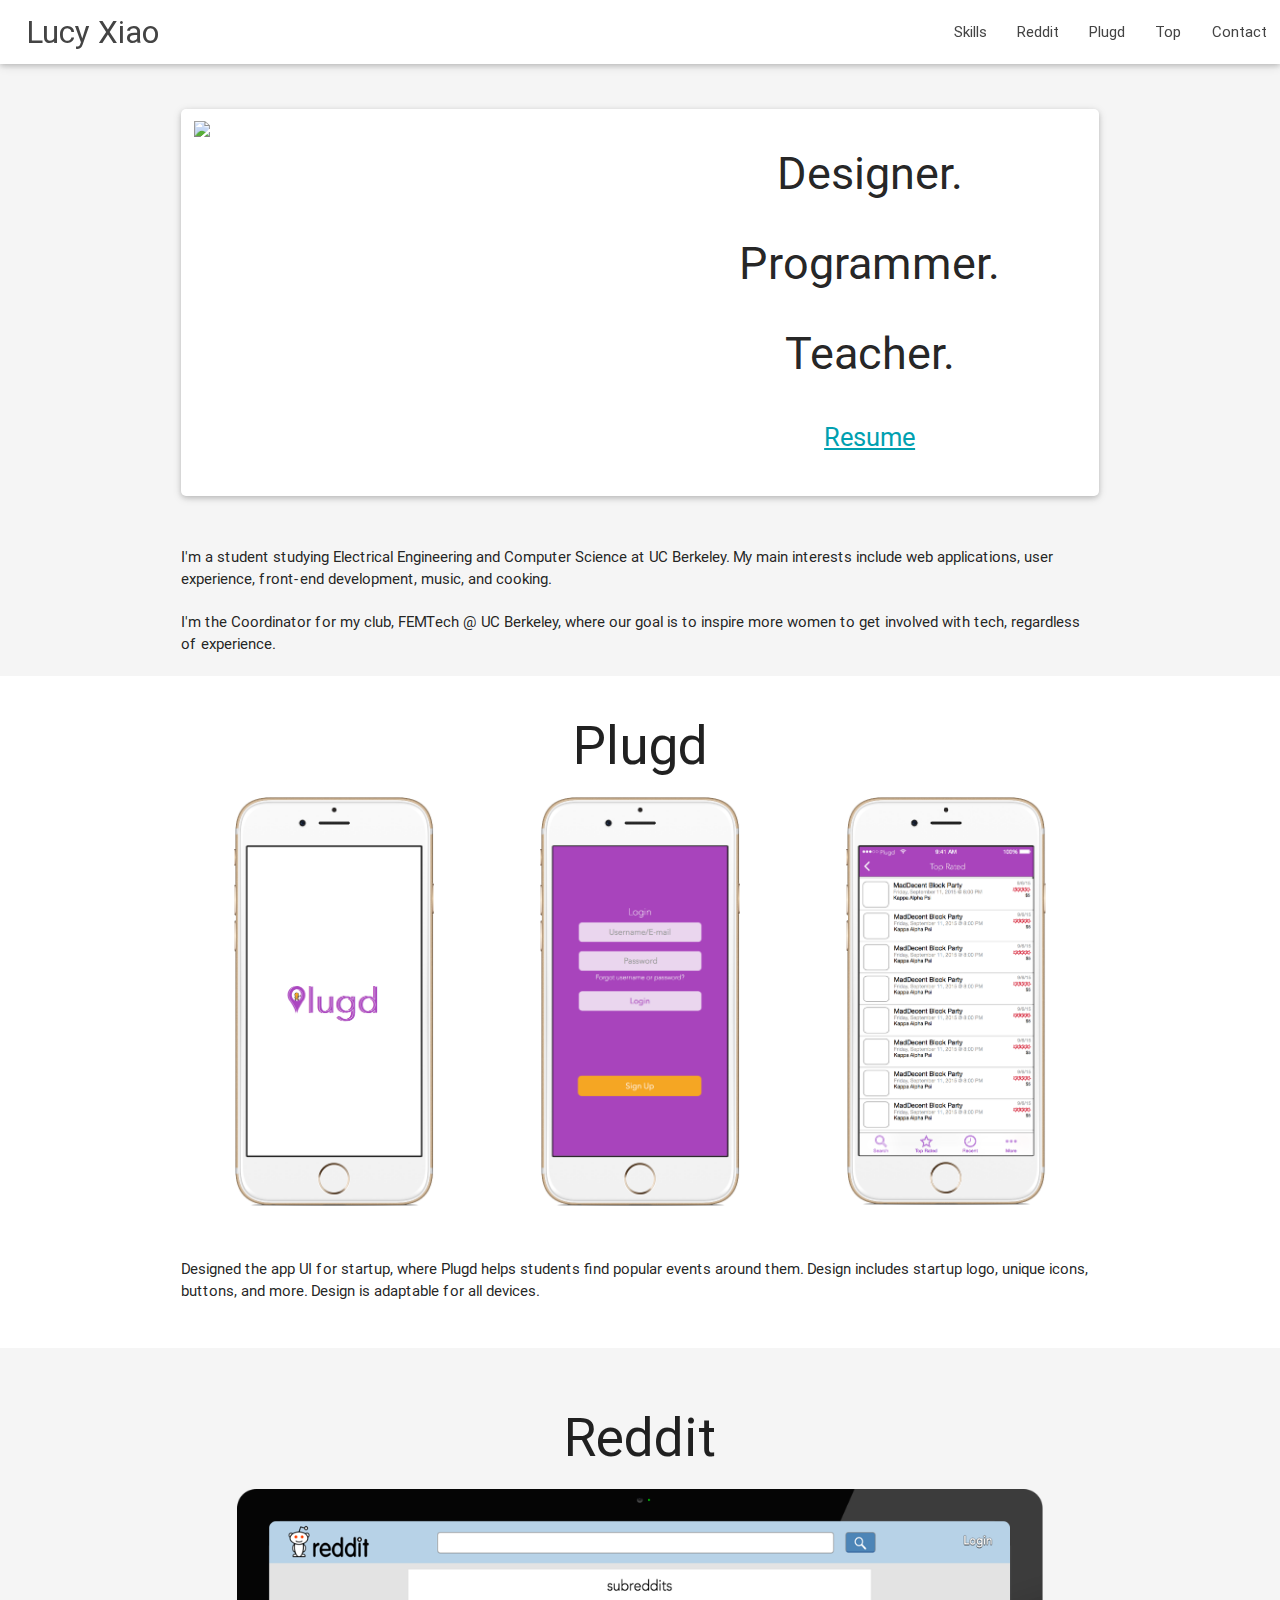
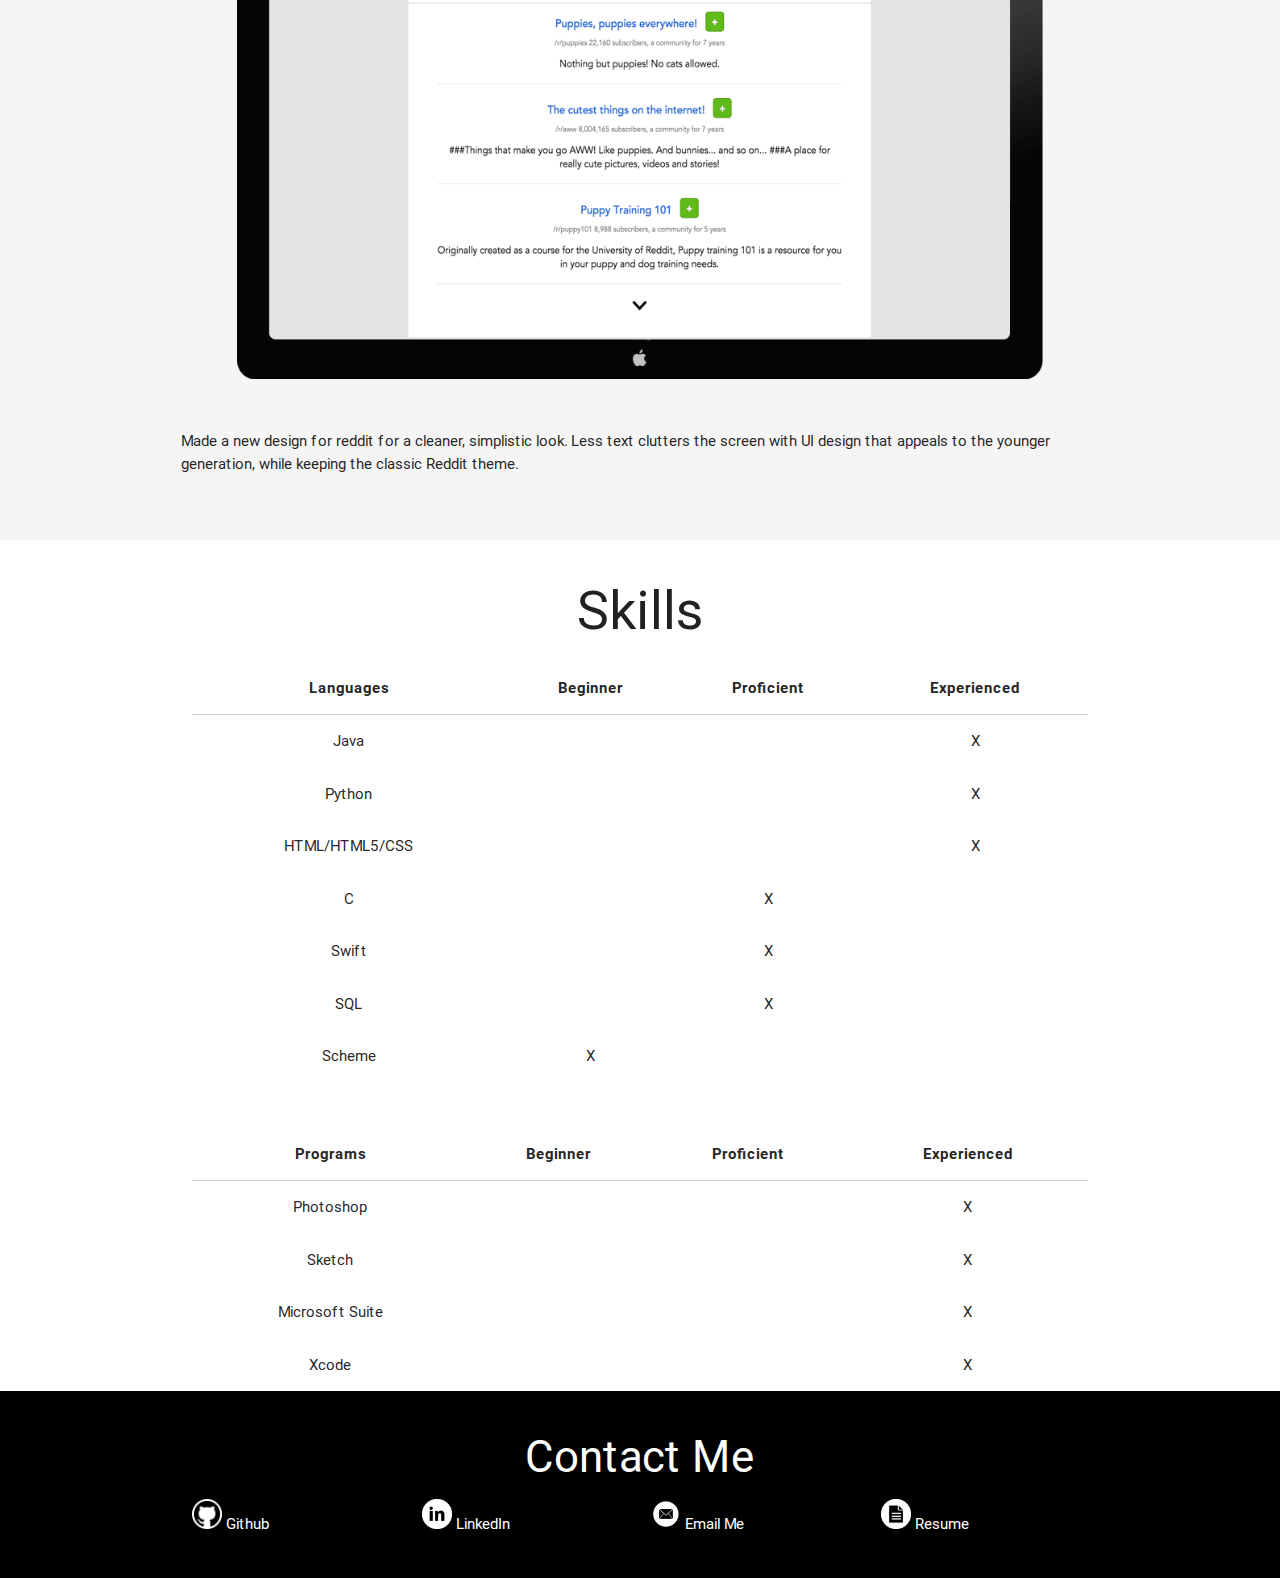
==== index.html @ 9de4e3a3 "update centering" ====
<!DOCTYPE html>
<html lang="en">
<head>
  <title>Lucy Xiao</title>
  <meta http-equiv="Content-Type" content="text/html; charset=UTF-8"/>
  <meta name="viewport" content="width=device-width, initial-scale=1, maximum-scale=1.0, user-scalable=no"/>
  
  
  <link href="http://fonts.googleapis.com/icon?family=Material+Icons" rel="stylesheet">
  <link type="text/css" rel="stylesheet" href="css/materialize.min.css"  media="screen,projection"/>
  <link rel="stylesheet" type="text/css" href="css/style.css" />
  <!--Let browser know website is optimized for mobile-->
  <meta name="viewport" content="width=device-width, initial-scale=1.0"/>
</head>
<body>
    <nav class="white" role="navigation">
        <div class="nav-wrapper" id="#nav-wrapper">
            <a id="logo-container" href="#" class="brand-logo"> Lucy Xiao</a>
            <ul id="nav-mobile" class="right hide-on-med-and-down">
                <li><a href="#skills-section">Skills</a></li>
                <li><a href="#reddit-section">Reddit</a></li>
                <li><a href="#plugd-section">Plugd</a></li>
                <li><a href="#nav-wrapper">Top</a></li>
                <li><a href="#contact-section">Contact</a></li>

            </ul>
        </div>
    </nav>

        <!-- Page Wrapper, Consisting of All the Sections -->
            <!-- Name Section -->
        <br><br>
        <div class="container" id="card-container">
            <div class="row">
                <!-- <div class="col "> -->
                    <div class="card horizontal">

                        <div class="col s12 m6 l6 card-image center">
                            <div class="profile-pic-container">
                                <img id="profile-pic" src="assets/profile_pic.JPG">
                            </div>
                        </div>
                        <div class="col s12 m6 l6 card-stacked">
                            <div class="card-content">
                                <p>Designer.</p>
                                <p>Programmer.</p>
                                <p>Teacher.</p>
                                <a href="assets/Resume-2016.pdf">Resume</a>
                            </div>
                        </div>
                </div>
            </div>
        </div>

            <div class="section no-pad-bot about-me" id="about-me"> 
                <div class="container">
                    <div class="col s12 m6 offset-s3 row">
                        I'm a student studying Electrical Engineering and Computer Science at UC Berkeley. My main interests include web applications, user experience, front-end development, music, and cooking.
                    </div>
                    <div class="col s12 m6 offset-s6 offset-s3 row">
                        I'm the Coordinator for my club, FEMTech @ UC Berkeley, where our goal is to inspire more women to get involved with tech, regardless of experience.
                    </div>

                </div>

            </div>


            <!-- Plugd Section -->
            <div class="section no-pad-bot" id="plugd-section"> 
                <div class="container">
                    <h2 class="header center"> Plugd </h2>
                    <div class="row">
                        <div class="col s12 m4 center">
                            <img class = "iphone-img" src = "assets/Welcome-screen.png"></img>
                        </div>
                        <div class="col s12 m4 center">
                            <img class = "iphone-img" src = "assets/login-screen.png"></img>
                        </div>
                        <div class="col s12 m4 center">
                            <img class = "iphone-img" src = "assets/Top-rated-screen.png"></img>
                        </div>
                    </div>
                    <div class="row description">
                        Designed the app UI for startup, where Plugd helps students find popular events around them. Design includes startup logo, unique icons, buttons, and more. Design is adaptable for all devices.
                    </div>
                </div>
            </div>

            <!-- Reddit Section -->
            <div class="section no-pad-bot" id="reddit-section"> 
                <div class="container">
                    <h2 class="header center"> Reddit </h2>
                    <div class="row">
                        <div class="col s12 center">
                            <img class = "reddit-img" src = "assets/reddit-screen.png"></img>
                        </div>
                    </div>
                    <div class="row description">
                         Made a new design for reddit for a cleaner, simplistic look. Less text clutters the screen with 
                        UI design that appeals to the younger generation, while keeping the classic Reddit theme.
                    </div>
                </div>
            </div>

            <!-- Skills Section -->
            <div class="section no-pad-bot" id="skills-section"> 
                <div class="container">
                    <h2 class="header center"> Skills </h2>
                    <table class="highlight responsive-table centered">
                        <thead>
                            <tr>
                                <th data-field="id">Languages</th>
                                <th data-field="id">Beginner</th>
                                <th data-field="id">Proficient</th>
                                <th data-field="id">Experienced</th>
                            </tr>
                        </thead>
                        <tbody>
                            <tr>
                                <td>Java</td>
                                <td></td>
                                <td></td>
                                <td>X</td>
                            </tr>
                            <tr>
                                <td>Python</td>
                                <td></td>
                                <td></td>
                                <td>X</td>
                            </tr>
                            <tr>
                                <td>HTML/HTML5/CSS</td>
                                <td></td>
                                <td></td>
                                <td>X</td>
                            </tr>
                            <tr>
                                <td>C</td>
                                <td></td>
                                <td>X</td>
                                <td></td>

                            </tr>
                            <tr>
                                <td>Swift</td>
                                <td></td>
                                <td>X</td>
                                <td></td>
                            </tr>
                            <tr>
                                <td>SQL</td>
                                <td></td>
                                <td>X</td>
                                <td></td>
                            </tr>
                            <tr>
                                <td>Scheme</td>
                                <td>X</td>
                                <td></td>
                                <td></td>
                            </tr>            
                        </tbody>
                    </table>
                    <br>    
                    <br>        
                    <table class="highlight responsive-table centered">
                        <thead>
                            <tr>
                                <th data-field="id">Programs</th>
                                <th data-field="id">Beginner</th>
                                <th data-field="id">Proficient</th>
                                <th data-field="id">Experienced</th>
                            </tr>
                        </thead>
                        <tbody>
                            <tr>
                                <td>Photoshop</td>
                                <td></td>
                                <td></td>
                                <td>X</td>
                            </tr>
                            <tr>
                                <td>Sketch</td>
                                <td></td>
                                <td></td>
                                <td>X</td>
                            </tr>
                            <tr>
                                <td>Microsoft Suite</td>
                                <td></td>
                                <td></td>
                                <td>X</td>
                            </tr>
                            <tr>
                                <td>Xcode</td>
                                <td></td>
                                <td></td>
                                <td>X</td>

                            </tr>          
                        </tbody>
                    </table>
                </div>
            </div>

            <!-- Footer -->
            <footer class="page-footer black" id="contact-section">
                <div class="container">
                    <h3 class="white-text center">Contact Me</h3>
                    <div class="row">
                        <div class="col s12 m3">
                            <a class = "icon1" id = "github" href="https://github.com/lucy-xiao/" target="_blank"><img id="github-img" src= "assets/github.png" width="30px"></img><span class="github-icon white-text"> Github </span></a>
                        </div>
                        <div class="col s12 m3">
                            <a class = "icon2" id = "linkedin" href="http://www.linkedin.com/in/lucygxiao" target="_blank"><img id="linkedin-img" src= "assets/linkedin3.jpg" width="30px"></img><span class="linkedin-icon white-text"> LinkedIn </span></a>
                        </div>
                        <div class="col s12 m3">
                            <a class = "icon3" id = "email" href="mailto:lucyxiao@berkeley.edu" target="_top"><img id = "email-img" src= "assets/email.png" width="30px"></img><span class="email-icon white-text"> Email Me </span></a>
                        </div>
                        <div class="col s12 m3">
                            <a class="resume-text" id = "resume" href="assets/Resume-2016-Fall.pdf"><img id = "resume-img" src= "assets/Resume.png" width="30px"></img><span class="resume-icon white-text"> Resume </span></a>
                        </div>
                    </div>
                    <div><br></div>
                </div>  
            </footer>
    <script type="text/javascript" src="https://code.jquery.com/jquery-2.1.1.min.js"></script>
    <script type="text/javascript" src="js/materialize.min.js"></script>
</body>
</html>
---- css/style.css ----
/* Custom Stylesheet */
/**
 * Use this file to override Materialize files so you can update
 * the core Materialize files in the future
 *
 * Made By MaterializeCSS.com
 */
body {
  background-color: #f5f5f5;
}
nav ul a,
nav .brand-logo {
  color: #444;
  margin-left: 2%;
}
nav{
  position: fixed;
  top: 0px;
  z-index: 100; 
}
a{
  text-decoration: none;
  color: inherit;
}

p {
  line-height: 2rem;
}

.button-collapse {
  color: #26a69a;
}

.parallax-container {
  min-height: 380px;
  line-height: 0;
  height: auto;
  color: rgba(255,255,255,.9);
}
  .parallax-container .section {
    width: 100%;
  }

@media only screen and (max-width : 992px) {
  .parallax-container .section {
    position: absolute;
    top: 40%;
  }
  #index-banner .section {
    top: 10%;
  }
}

@media only screen and (max-width : 600px) {
  #index-banner .section {
    top: 0;
  }
}

.icon-block {
  padding: 0 15px;
}
.icon-block .material-icons {
  font-size: inherit;
}

footer.page-footer {
  margin: 0;
}

#profile-pic {
    border: 2px solid white;
    border-radius: 5%;
}
.card.horizontal {
  border-radius: 5px;
}
.card.horizontal .card-image {
  max-width: 50%;
  width: 100%;
  margin-top: 10px;
  margin-bottom: 10px;
}

@media only screen and (max-width : 2000px) {
  .card.horizontal p, .card.horizontal a{
      font-size: 3em;
      line-height: 2em;
  }

}
@media only screen and (max-width : 600px) {
  .card.horizontal p, .card.horizontal a{
      font-size: 2em;
      line-height: 2em;
  }
}

.card.horizontal a {
  font-size: 1.7em;
  line-height: 3em;
  color: #00A0B0;
  text-decoration: underline;

} 
.card-content {
  text-align: center
}

#card-container {
  margin-top: 5%
}

.iphone-img {
    width: 200px;

}

.iphone-img:hover {
    -ms-transform: scale(1.012); /* IE 9 */
    -webkit-transform: scale(1.012); /* Chrome, Safari, Opera */
    transform: scale(1.012);
}

.reddit-img{
    border-radius: 5px;
    width: 90%;
}

.reddit-img:hover{
    -ms-transform: scale(1.012); /* IE 9 */
    -webkit-transform: scale(1.012); /* Chrome, Safari, Opera */
    transform: scale(1.012);
}
#plugd-section {
  background-color: white;  
}
#skills-section {
  background-color: white;  
}

.description{
  margin-top:5%;
  padding-bottom: 5%
}
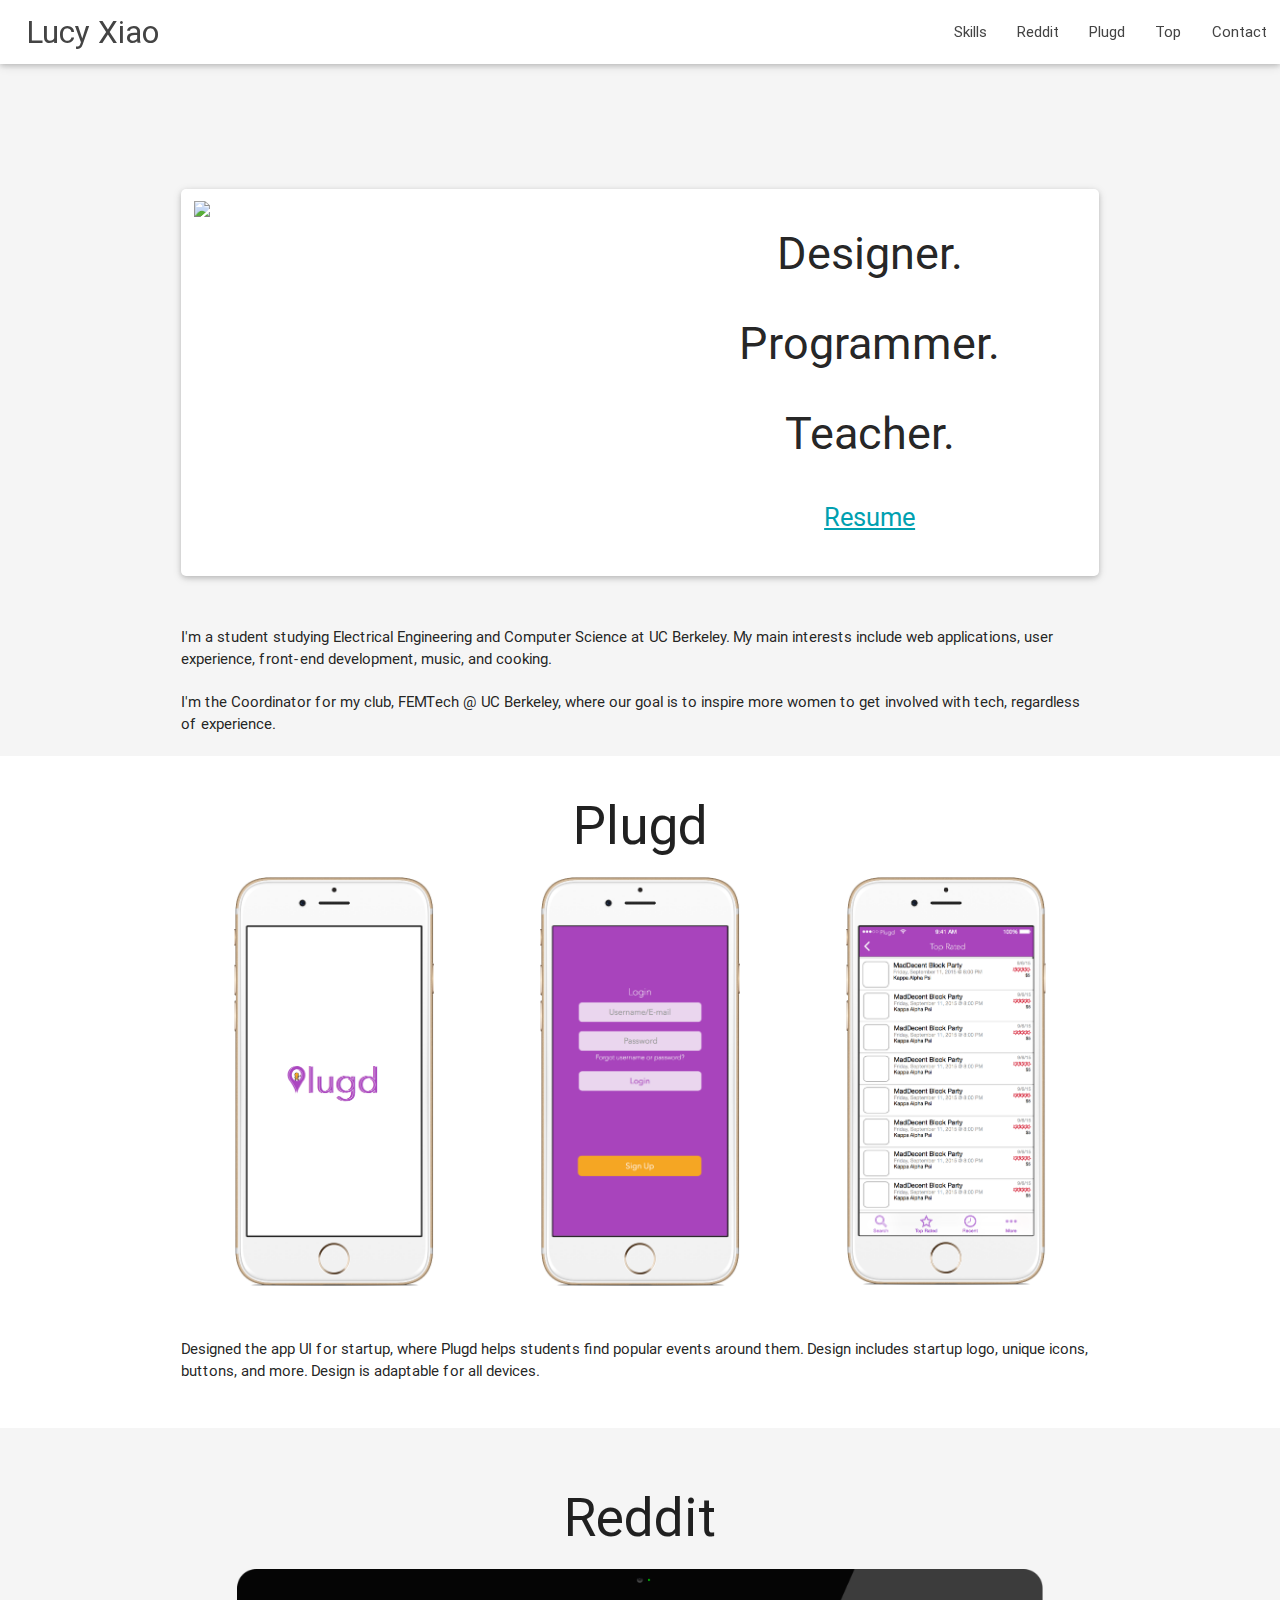
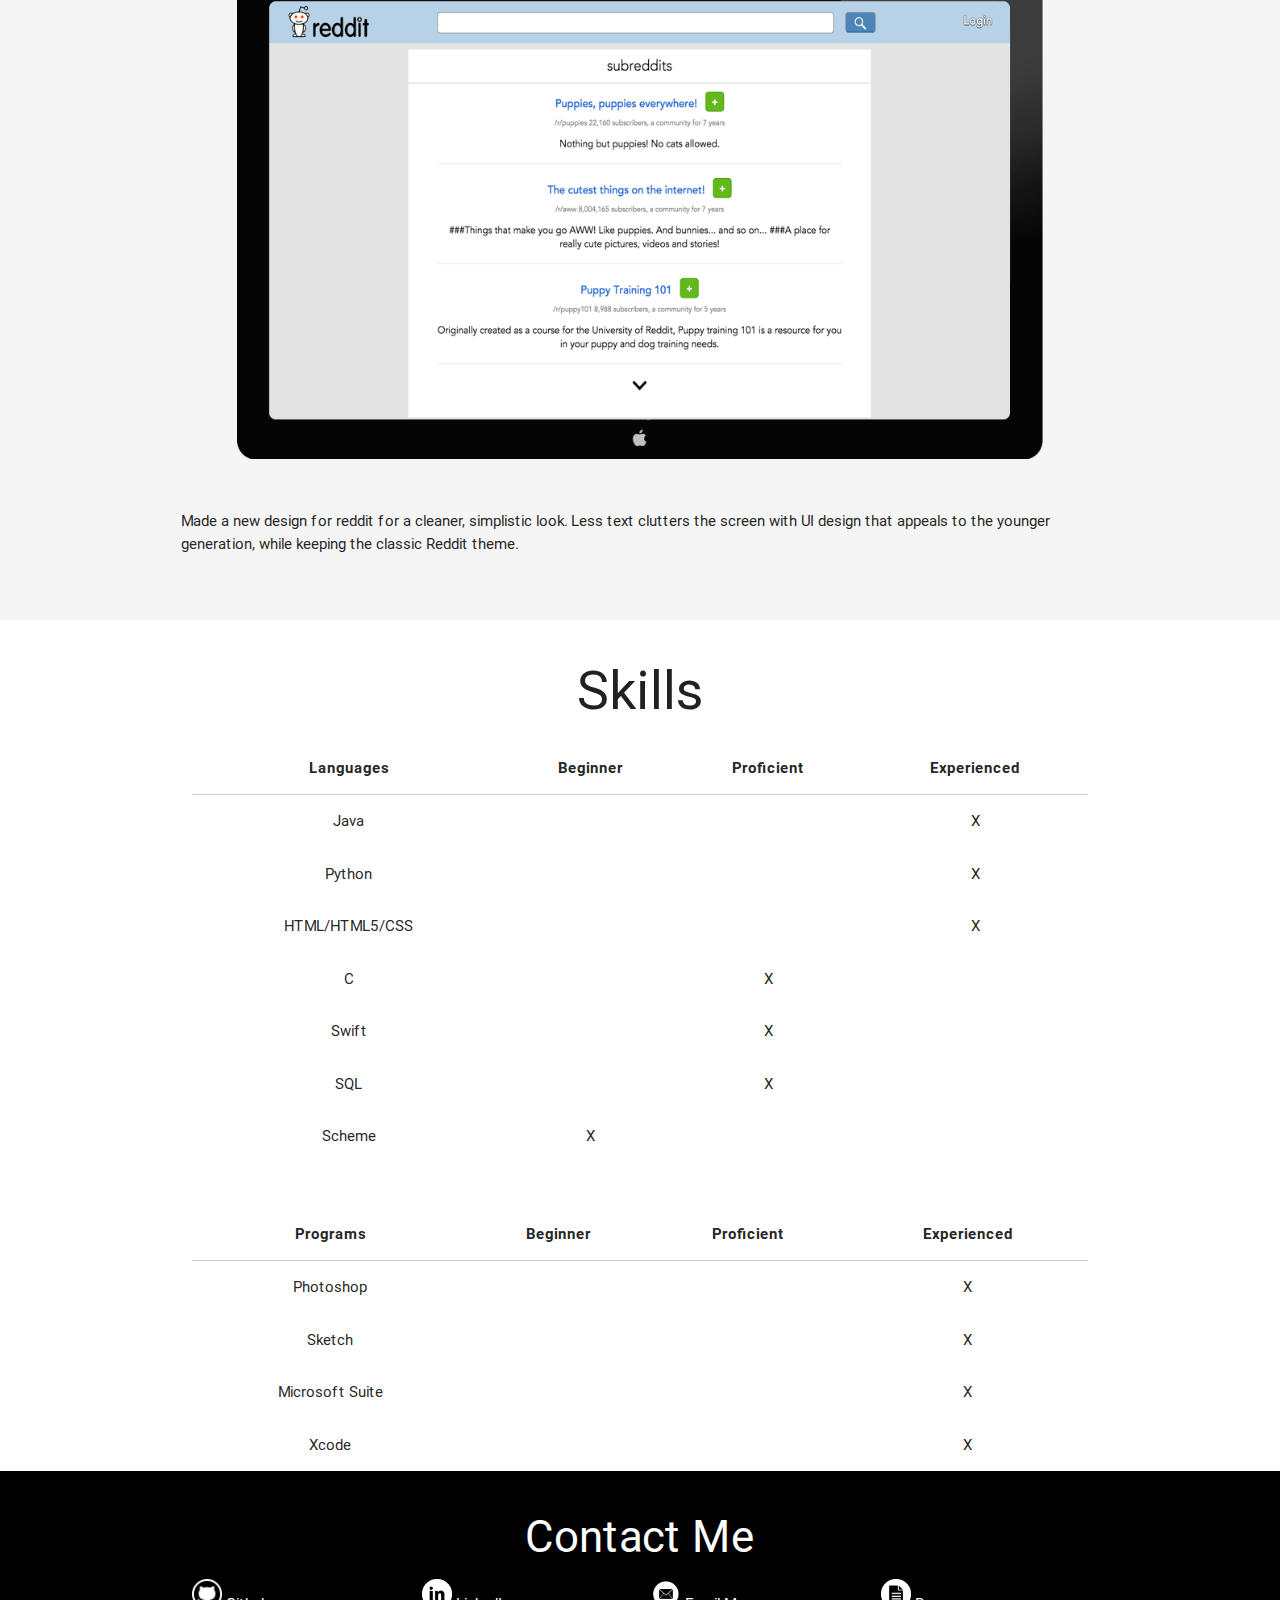
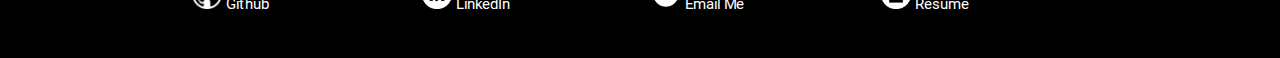
==== commit 8330bde7: "fixed linkedin" ====
--- a/index.html
+++ b/index.html
@@ -19,14 +19,14 @@
             <ul id="nav-mobile" class="right hide-on-med-and-down">
                 <li><a href="#skills-section">Skills</a></li>
                 <li><a href="#reddit-section">Reddit</a></li>
-                <li><a href="#plugd-section">Plugd</a></li>
+                <li><a href="#plugd">Plugd</a></li>
                 <li><a href="#nav-wrapper">Top</a></li>
                 <li><a href="#contact-section">Contact</a></li>
 
             </ul>
         </div>
     </nav>
-
+    <div class="push"></div>
         <!-- Page Wrapper, Consisting of All the Sections -->
             <!-- Name Section -->
         <br><br>
--- a/css/style.css
+++ b/css/style.css
@@ -95,7 +95,12 @@
       line-height: 2em;
   }
 }
-
+.push {
+  margin-bottom: 80px;
+}
+.section {
+  /*margin-top: 60px;*/
+}
 .card.horizontal a {
   font-size: 1.7em;
   line-height: 3em;
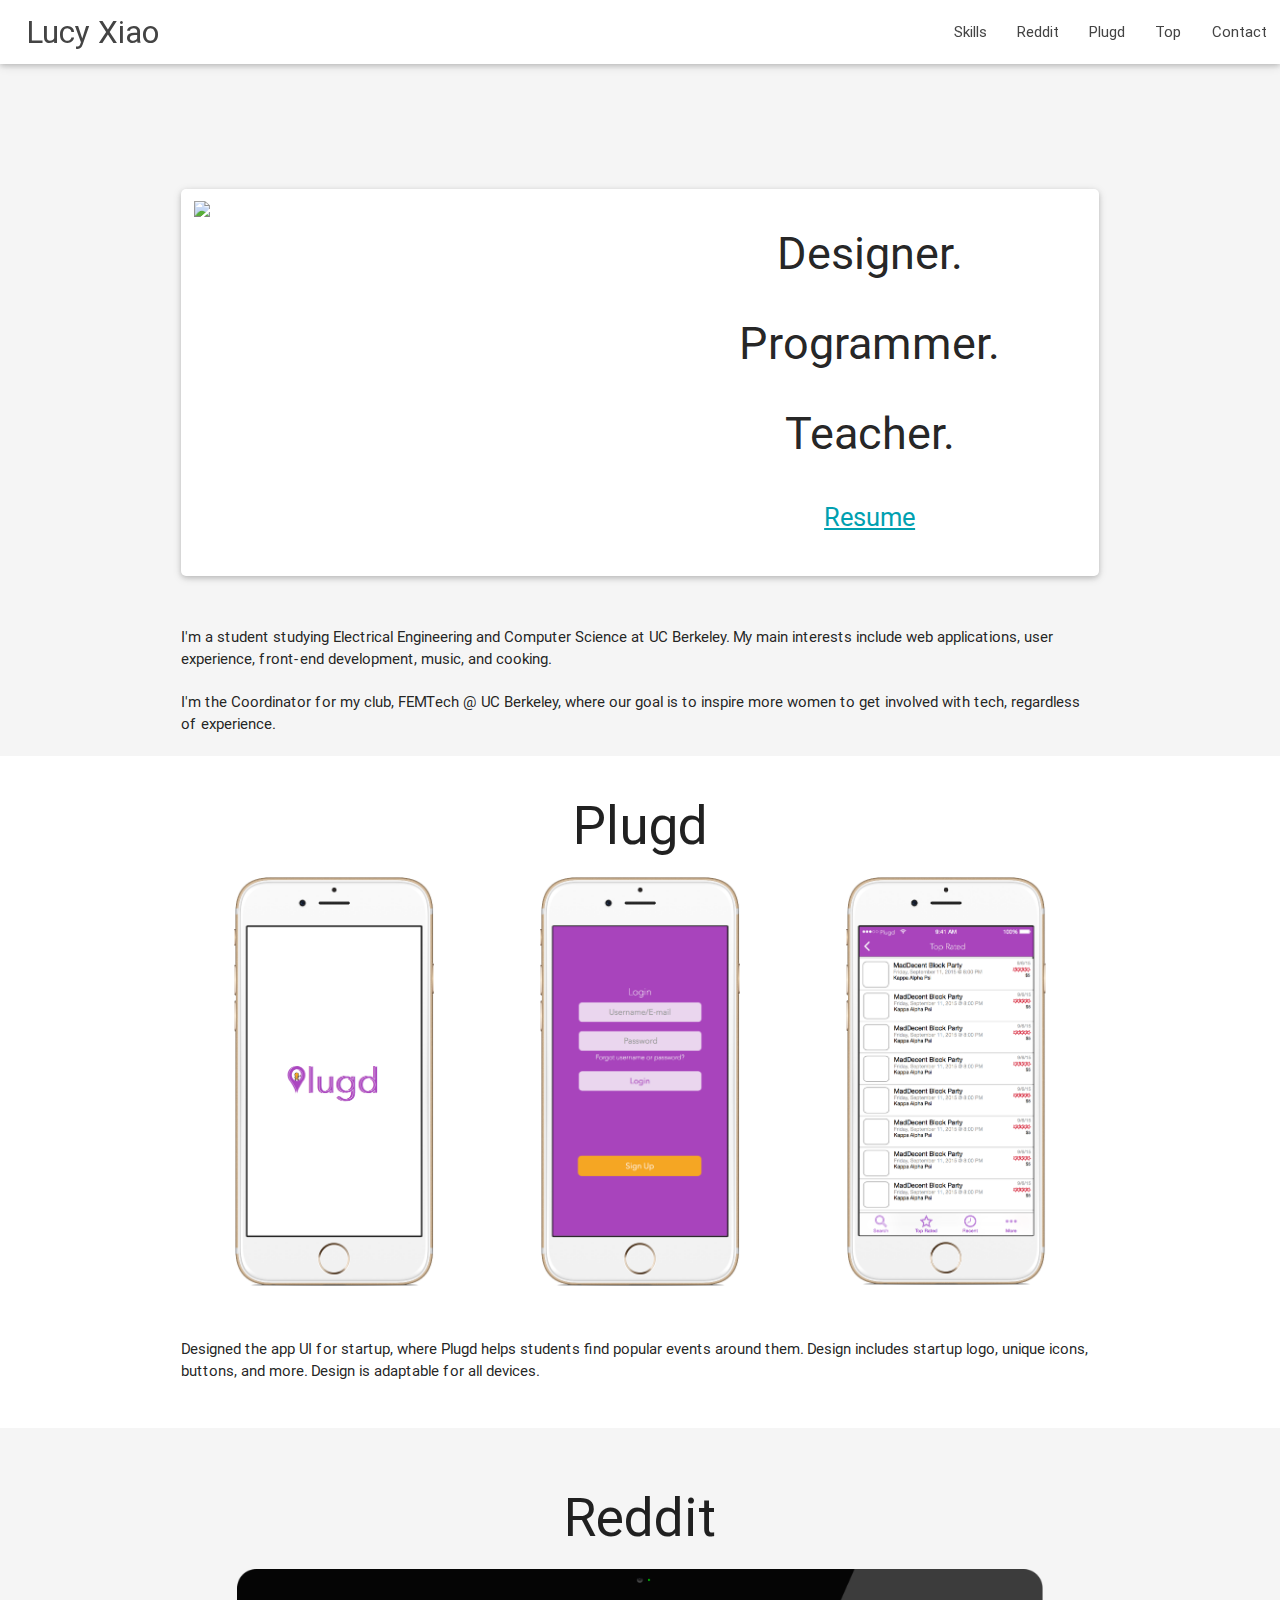
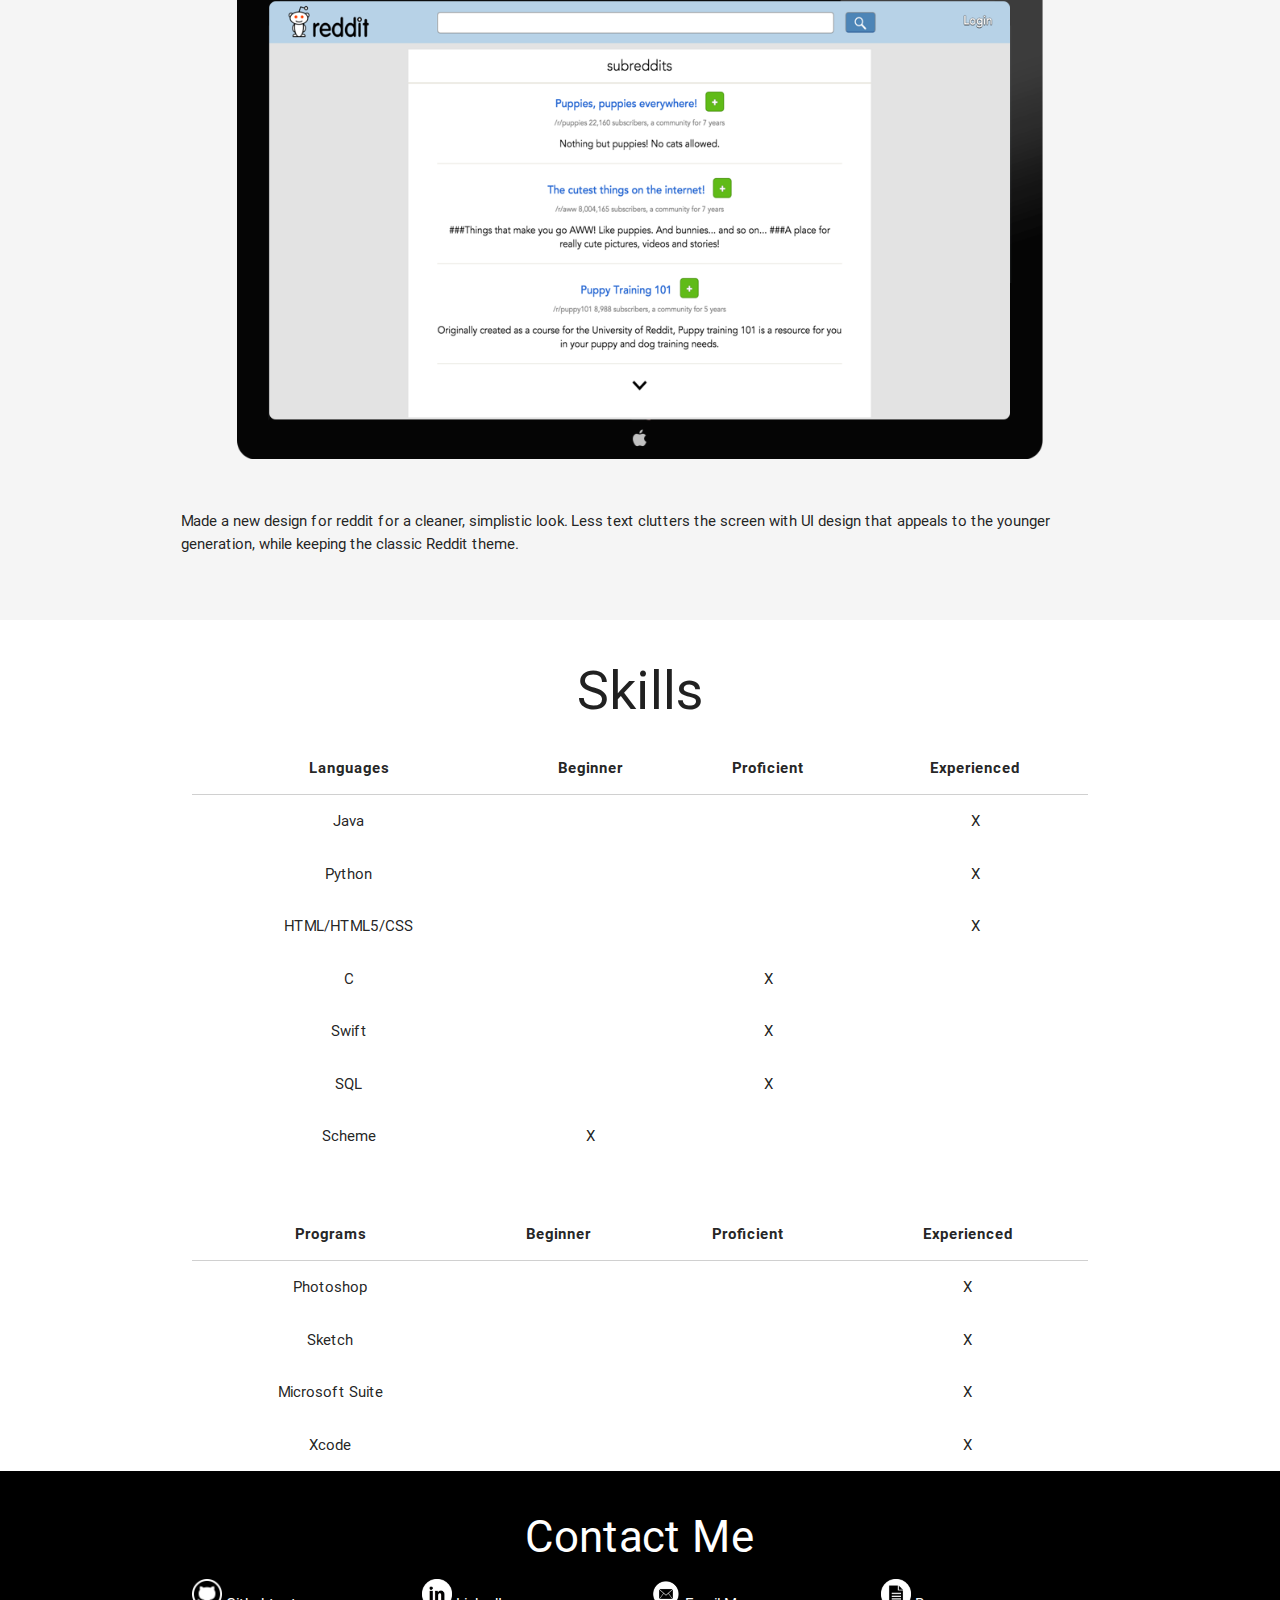
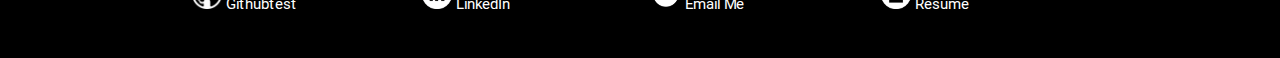
==== commit 27442255: "test" ====
--- a/index.html
+++ b/index.html
@@ -210,7 +210,7 @@
                     <h3 class="white-text center">Contact Me</h3>
                     <div class="row">
                         <div class="col s12 m3">
-                            <a class = "icon1" id = "github" href="https://github.com/lucy-xiao/" target="_blank"><img id="github-img" src= "assets/github.png" width="30px"></img><span class="github-icon white-text"> Github </span></a>
+                            <a class = "icon1" id = "github" href="https://github.com/lucy-xiao/" target="_blank"><img id="github-img" src= "assets/github.png" width="30px"></img><span class="github-icon white-text"> Githubtest </span></a>
                         </div>
                         <div class="col s12 m3">
                             <a class = "icon2" id = "linkedin" href="http://www.linkedin.com/in/lucygxiao" target="_blank"><img id="linkedin-img" src= "assets/linkedin3.jpg" width="30px"></img><span class="linkedin-icon white-text"> LinkedIn </span></a>
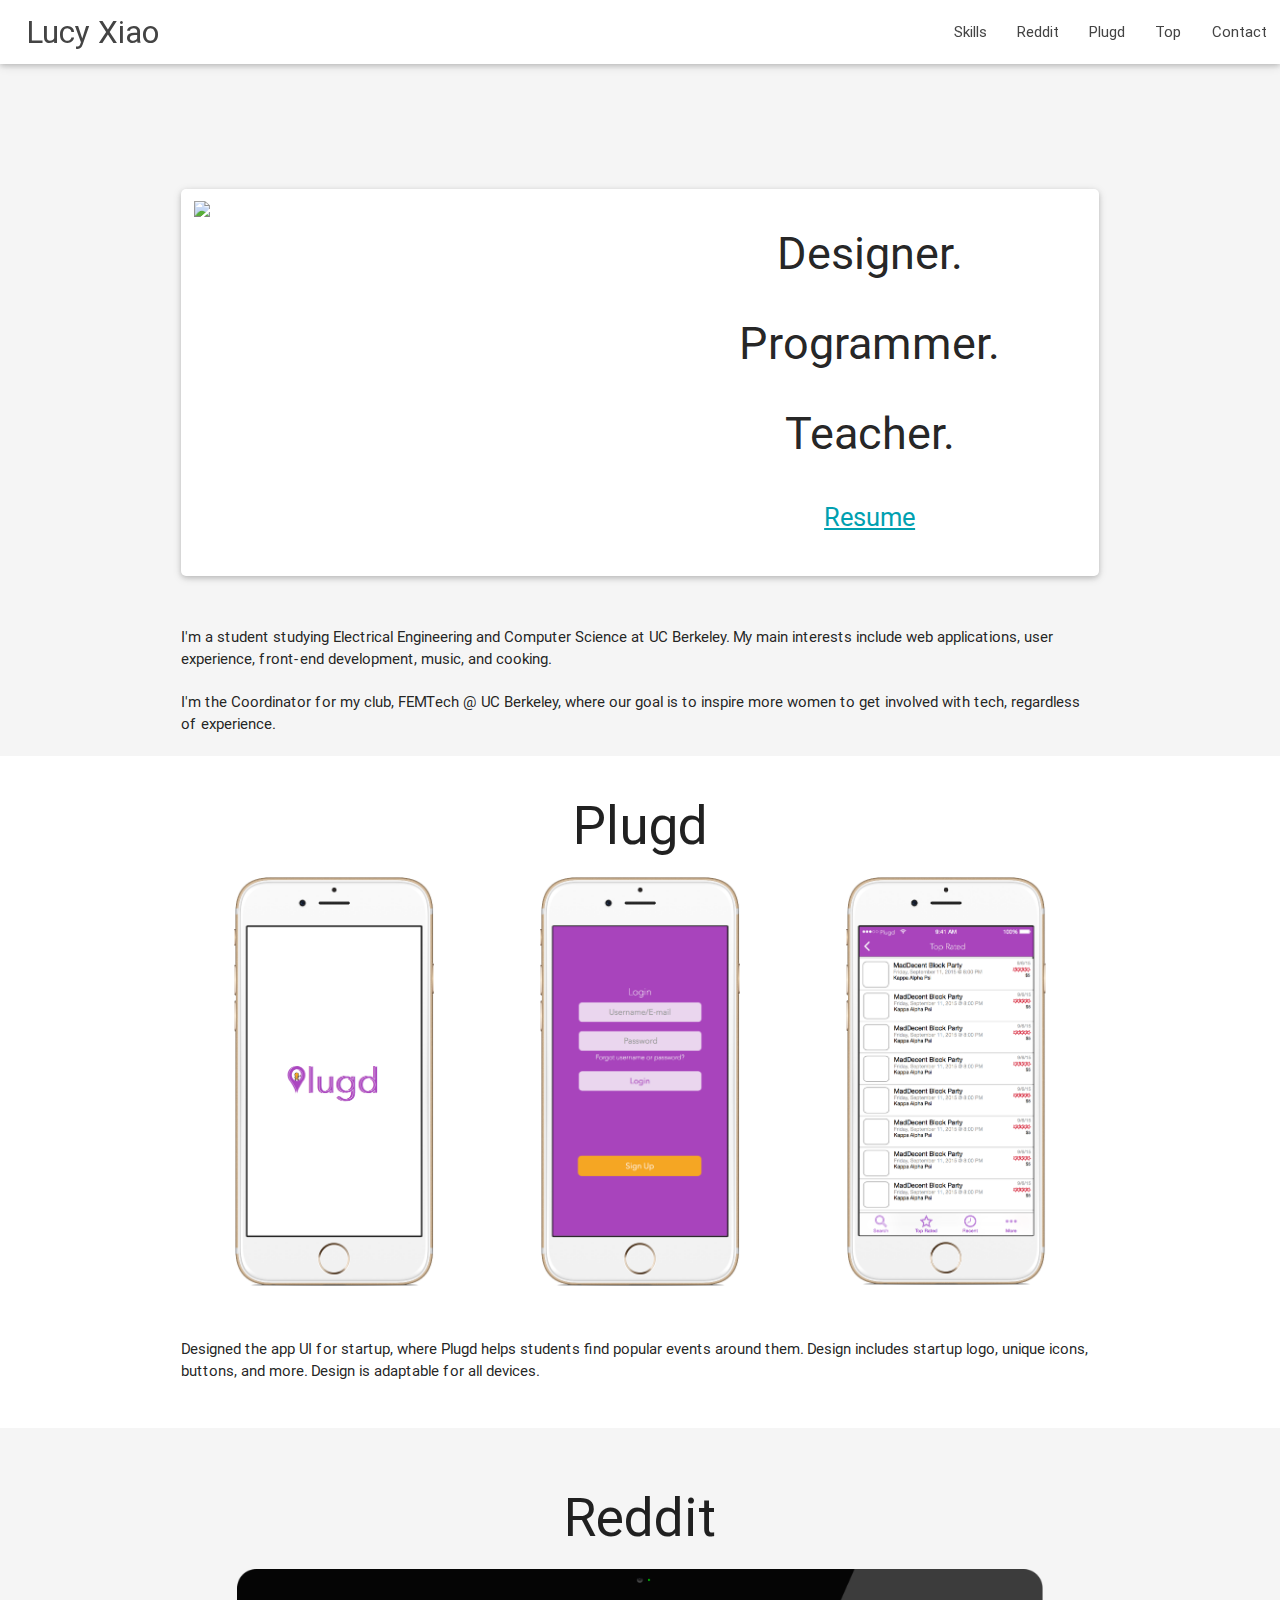
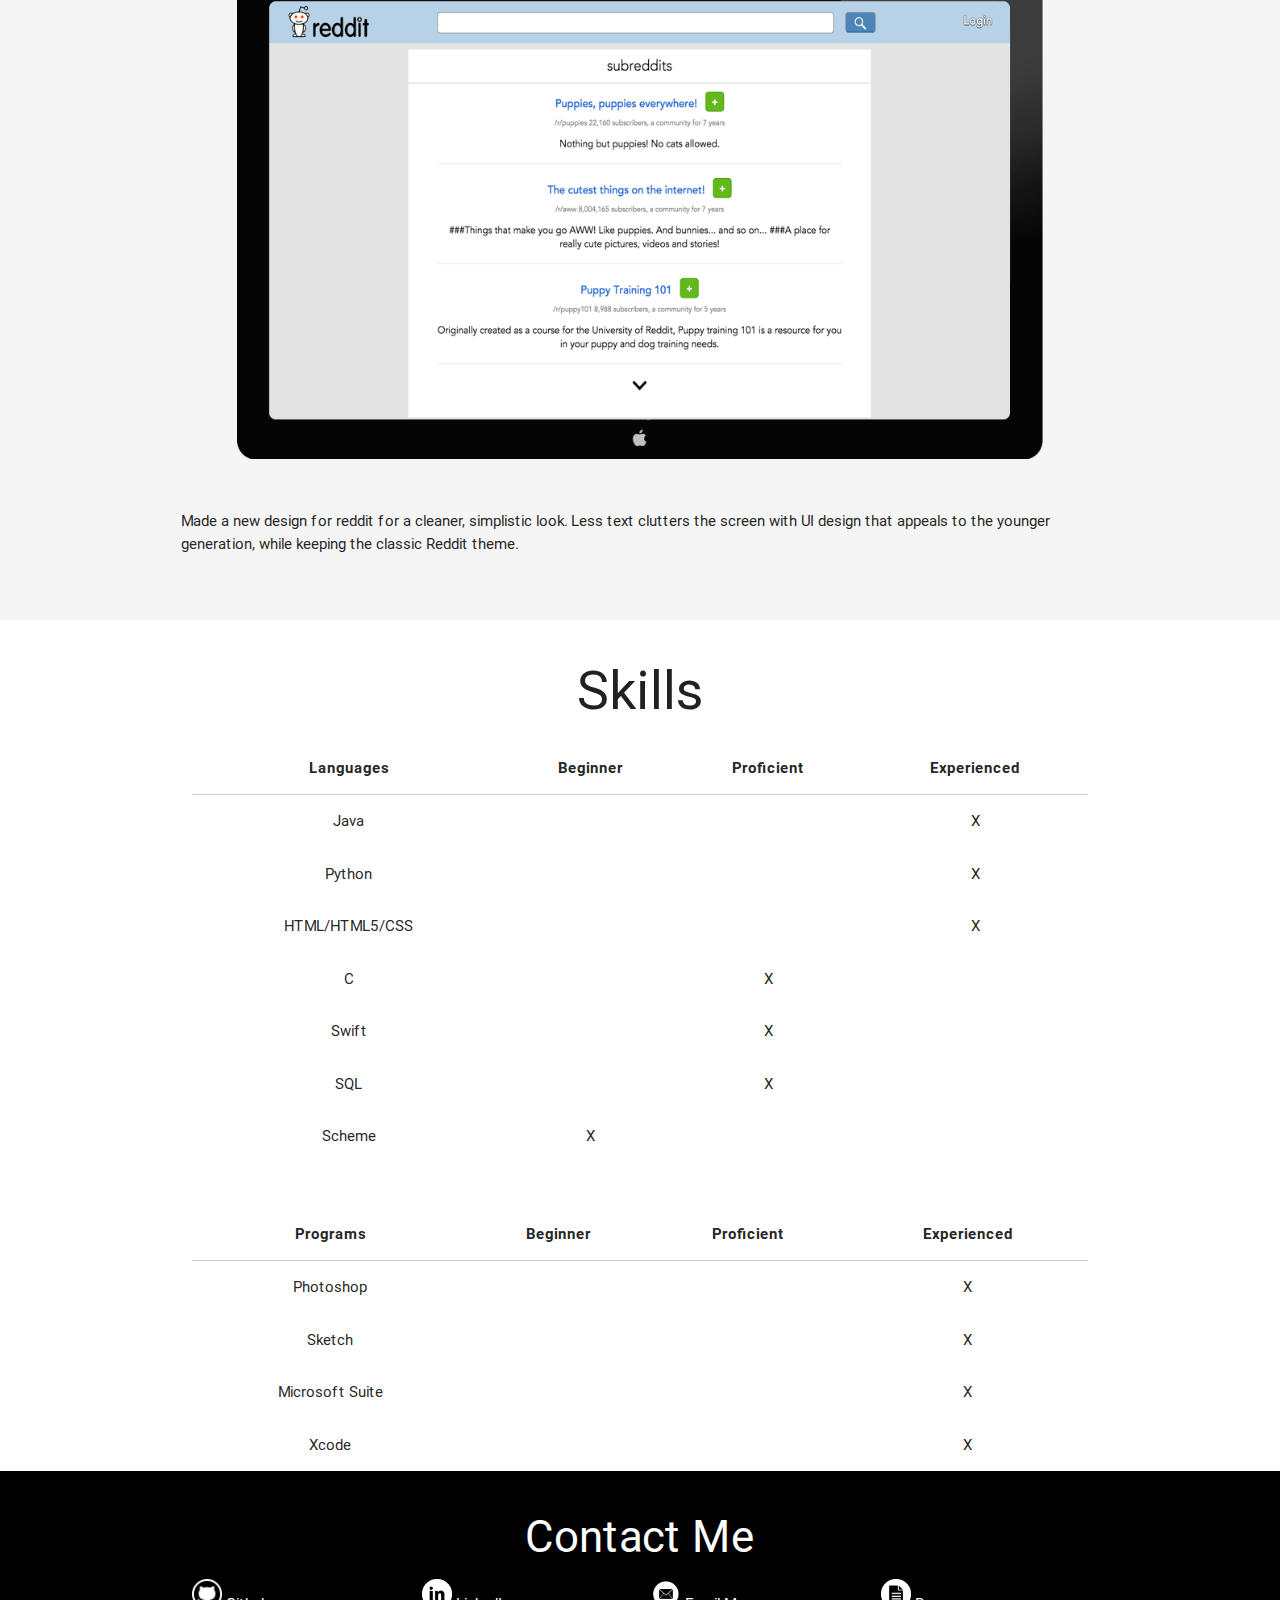
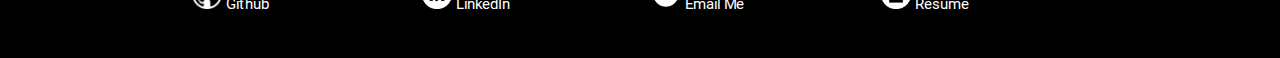
==== commit f6c31638: "stash" ====
--- a/index.html
+++ b/index.html
@@ -210,7 +210,7 @@
                     <h3 class="white-text center">Contact Me</h3>
                     <div class="row">
                         <div class="col s12 m3">
-                            <a class = "icon1" id = "github" href="https://github.com/lucy-xiao/" target="_blank"><img id="github-img" src= "assets/github.png" width="30px"></img><span class="github-icon white-text"> Githubtest </span></a>
+                            <a class = "icon1" id = "github" href="https://github.com/lucy-xiao/" target="_blank"><img id="github-img" src= "assets/github.png" width="30px"></img><span class="github-icon white-text"> Github </span></a>
                         </div>
                         <div class="col s12 m3">
                             <a class = "icon2" id = "linkedin" href="http://www.linkedin.com/in/lucygxiao" target="_blank"><img id="linkedin-img" src= "assets/linkedin3.jpg" width="30px"></img><span class="linkedin-icon white-text"> LinkedIn </span></a>
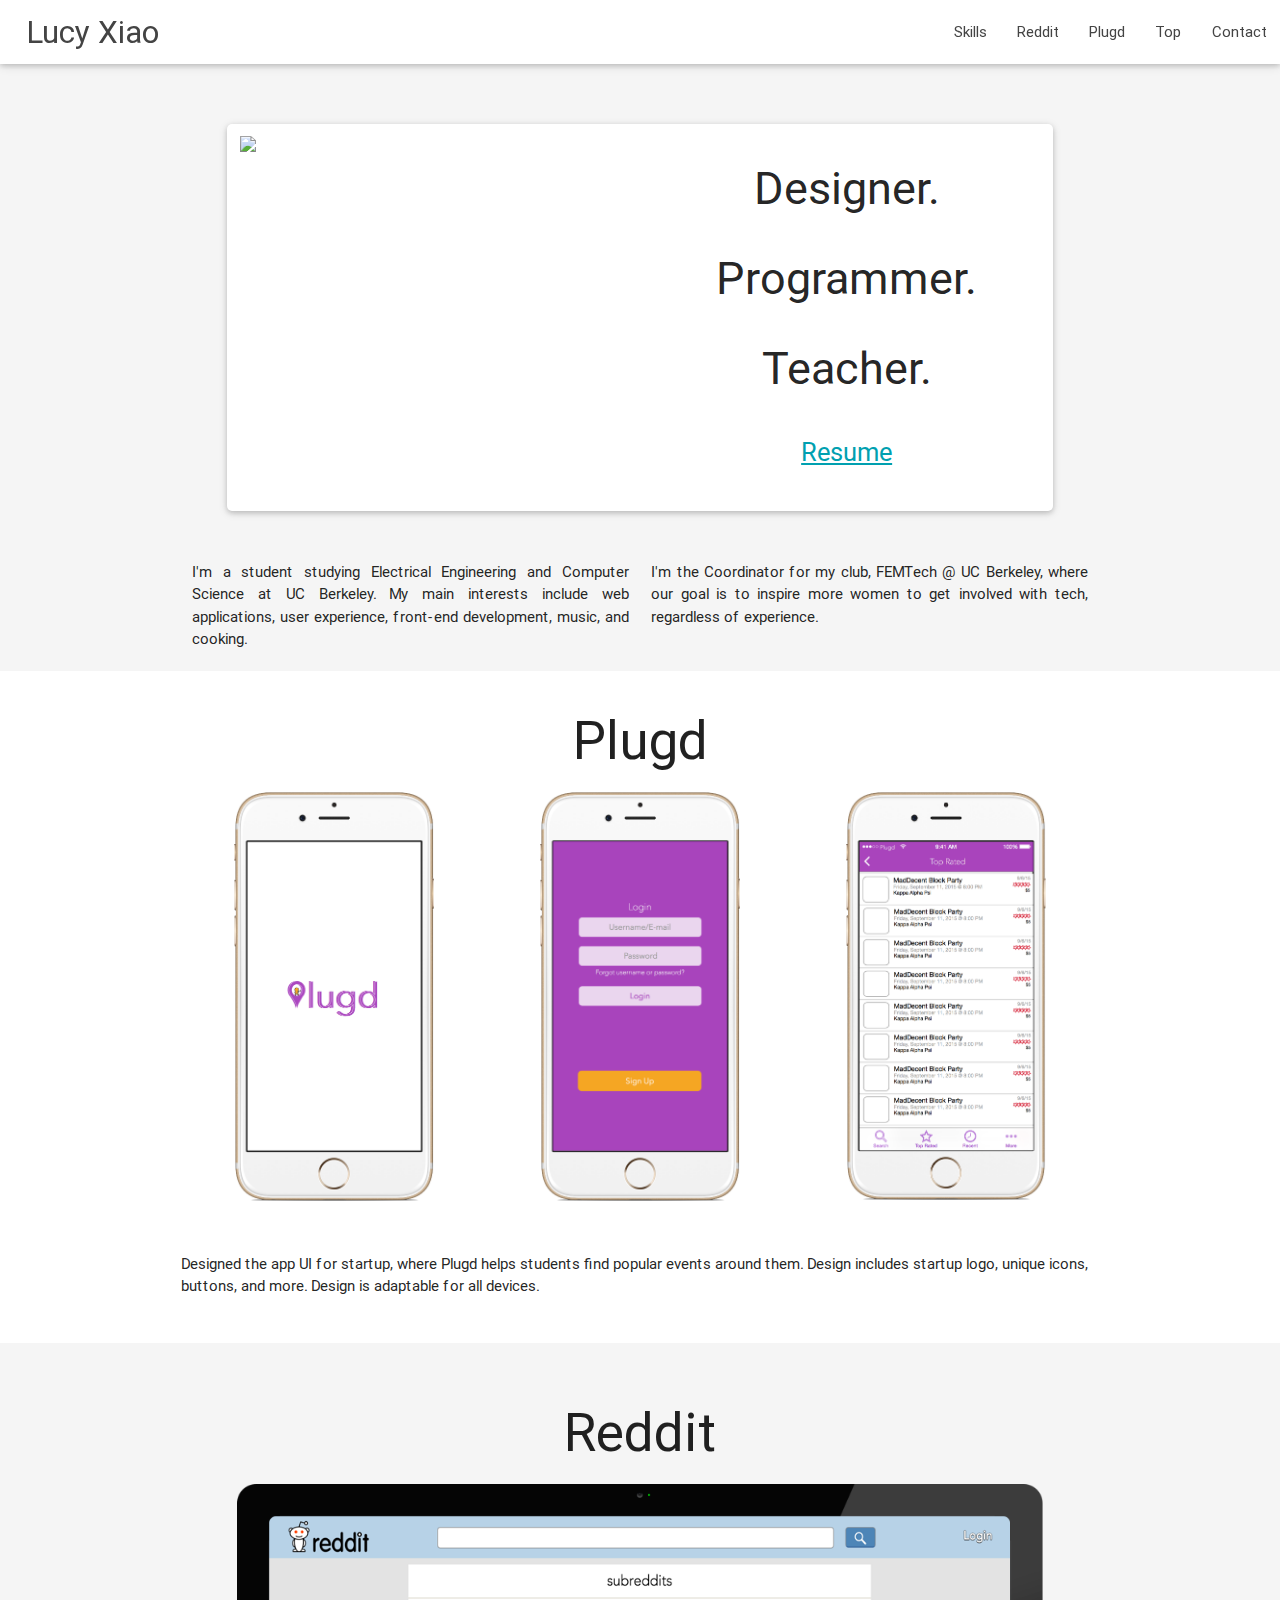
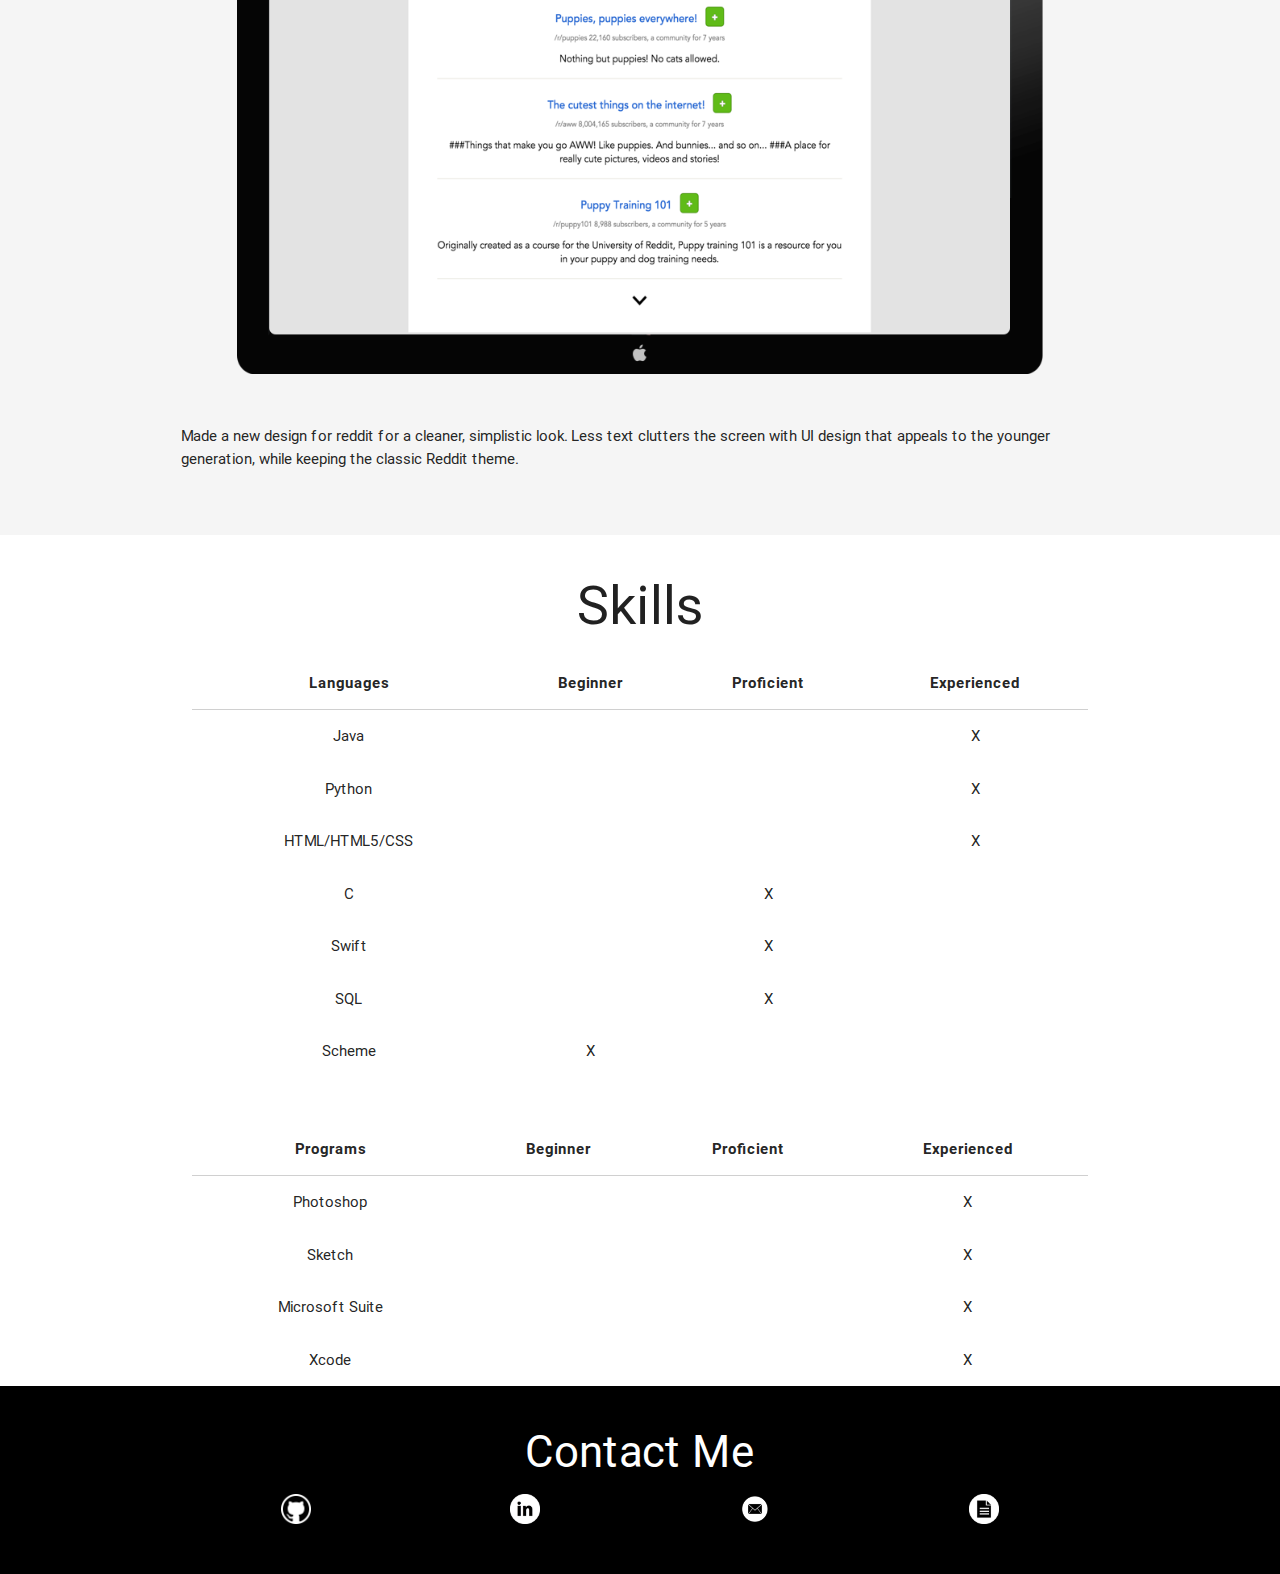
==== commit 22ebd81d: "updated site, fixed bugs" ====
--- a/index.html
+++ b/index.html
@@ -13,23 +13,25 @@
   <meta name="viewport" content="width=device-width, initial-scale=1.0"/>
 </head>
 <body>
+    <a id="top"></a>
     <nav class="white" role="navigation">
         <div class="nav-wrapper" id="#nav-wrapper">
             <a id="logo-container" href="#" class="brand-logo"> Lucy Xiao</a>
             <ul id="nav-mobile" class="right hide-on-med-and-down">
-                <li><a href="#skills-section">Skills</a></li>
-                <li><a href="#reddit-section">Reddit</a></li>
-                <li><a href="#plugd">Plugd</a></li>
-                <li><a href="#nav-wrapper">Top</a></li>
-                <li><a href="#contact-section">Contact</a></li>
+                <li><a id="skills-nav-item">Skills</a></li>
+                <li><a id="reddit-nav-item">Reddit</a></li>
+                <li><a id="plugd-nav-item">Plugd</a></li>
+                <li><a id="top-nav-item">Top</a></li>
+                <li><a id="contact-nav-item">Contact</a></li>
 
             </ul>
         </div>
     </nav>
-    <div class="push"></div>
+    <!-- <div class="push"></div> -->
         <!-- Page Wrapper, Consisting of All the Sections -->
             <!-- Name Section -->
         <br><br>
+    <div class="section">
         <div class="container" id="card-container">
             <div class="row">
                 <!-- <div class="col "> -->
@@ -37,7 +39,7 @@
 
                         <div class="col s12 m6 l6 card-image center">
                             <div class="profile-pic-container">
-                                <img id="profile-pic" src="assets/profile_pic.JPG">
+                                <img id="profile-pic" src="assets/me.png">
                             </div>
                         </div>
                         <div class="col s12 m6 l6 card-stacked">
@@ -51,14 +53,21 @@
                 </div>
             </div>
         </div>
+    </div>
 
             <div class="section no-pad-bot about-me" id="about-me"> 
                 <div class="container">
-                    <div class="col s12 m6 offset-s3 row">
-                        I'm a student studying Electrical Engineering and Computer Science at UC Berkeley. My main interests include web applications, user experience, front-end development, music, and cooking.
-                    </div>
-                    <div class="col s12 m6 offset-s6 offset-s3 row">
-                        I'm the Coordinator for my club, FEMTech @ UC Berkeley, where our goal is to inspire more women to get involved with tech, regardless of experience.
+                    <div class= "row">
+                        <div class="col s6 justify">
+                            <!-- <span> -->
+                            I'm a student studying Electrical Engineering and Computer Science at UC Berkeley. My main interests include web applications, user experience, front-end development, music, and cooking.
+                            <!-- </span> -->
+                        </div>
+                        <div class="col s6 justify">
+                            <!-- <span> -->
+                            I'm the Coordinator for my club, FEMTech @ UC Berkeley, where our goal is to inspire more women to get involved with tech, regardless of experience.
+                            <!-- </span> -->
+                        </div>
                     </div>
 
                 </div>
@@ -208,24 +217,39 @@
             <footer class="page-footer black" id="contact-section">
                 <div class="container">
                     <h3 class="white-text center">Contact Me</h3>
+                    <div class="row nomargin">
+                        <div class="col s12 m3 center">
+                            <a class = "icon1" id = "github" href="https://github.com/lucy-xiao/" target="_blank"><img id="github-img" src= "assets/github.png" width="30px"></img><!-- <span class="github-icon white-text"> Github </span> --></a>
+                        </div>
+                        <div class="col s12 m3 center">
+                            <a class = "icon2" id = "linkedin" href="http://www.linkedin.com/in/lucygxiao" target="_blank"><img id="linkedin-img" src= "assets/linkedin3.jpg" width="30px"></img><!-- <span class="linkedin-icon white-text"> LinkedIn </span> --></a>
+                        </div>
+                        <div class="col s12 m3 center">
+                            <a class = "icon3" id = "email" href="mailto:lucyxiao@berkeley.edu" target="_top"><img id = "email-img" src= "assets/email.png" width="30px"></img><!-- <span class="email-icon white-text"> Email Me </span> --></a>
+                        </div>
+                        <div class="col s12 m3 center">
+                            <a class="resume-text" id = "resume" href="assets/Resume-2016.pdf"><img id = "resume-img" src= "assets/Resume.png" width="30px"></img><!-- <span class="resume-icon white-text"> Resume </span> --></a>
+                        </div> 
+                    </div>
                     <div class="row">
-                        <div class="col s12 m3">
-                            <a class = "icon1" id = "github" href="https://github.com/lucy-xiao/" target="_blank"><img id="github-img" src= "assets/github.png" width="30px"></img><span class="github-icon white-text"> Github </span></a>
-                        </div>
-                        <div class="col s12 m3">
-                            <a class = "icon2" id = "linkedin" href="http://www.linkedin.com/in/lucygxiao" target="_blank"><img id="linkedin-img" src= "assets/linkedin3.jpg" width="30px"></img><span class="linkedin-icon white-text"> LinkedIn </span></a>
-                        </div>
-                        <div class="col s12 m3">
-                            <a class = "icon3" id = "email" href="mailto:lucyxiao@berkeley.edu" target="_top"><img id = "email-img" src= "assets/email.png" width="30px"></img><span class="email-icon white-text"> Email Me </span></a>
-                        </div>
-                        <div class="col s12 m3">
-                            <a class="resume-text" id = "resume" href="assets/Resume-2016-Fall.pdf"><img id = "resume-img" src= "assets/Resume.png" width="30px"></img><span class="resume-icon white-text"> Resume </span></a>
-                        </div>
+                        <div class="col s12 m3 center">
+                            <span class="white-text" id="github-icon"> Github </span>
+                        </div>
+                        <div class="col s12 m3 center">
+                            <span class="white-text" id="linkedin-icon"> LinkedIn </span>
+                        </div>
+                        <div class="col s12 m3 center">
+                            <span class="white-text" id="email-icon"> Email Me </span>
+                        </div>
+                        <div class="col s12 m3 center">
+                            <span class="white-text" id="resume-icon"> Resume </span>
+                        </div> 
                     </div>
                     <div><br></div>
                 </div>  
             </footer>
     <script type="text/javascript" src="https://code.jquery.com/jquery-2.1.1.min.js"></script>
     <script type="text/javascript" src="js/materialize.min.js"></script>
+    <script type="text/javascript" src="js/script.js"></script>
 </body>
 </html>--- a/css/style.css
+++ b/css/style.css
@@ -71,9 +71,13 @@
 #profile-pic {
     border: 2px solid white;
     border-radius: 5%;
+    /*width: 80%;*/
+    /*left: 20%;*/
 }
 .card.horizontal {
   border-radius: 5px;
+  width: 90%;
+  margin: 0 auto;
 }
 .card.horizontal .card-image {
   max-width: 50%;
@@ -148,3 +152,27 @@
   margin-top:5%;
   padding-bottom: 5%
 }
+
+.row .col.s6.justify {
+  text-align: justify;
+}
+
+.col.s12.m4.center {
+  margin: 0 auto;
+}
+.row.nomargin {
+  margin-bottom: 0px;
+}
+
+#github-icon {
+  display: none;
+}
+#linkedin-icon {
+  display: none;
+}
+#email-icon{
+  display:none;
+}
+#resume-icon{
+  display:none;
+}
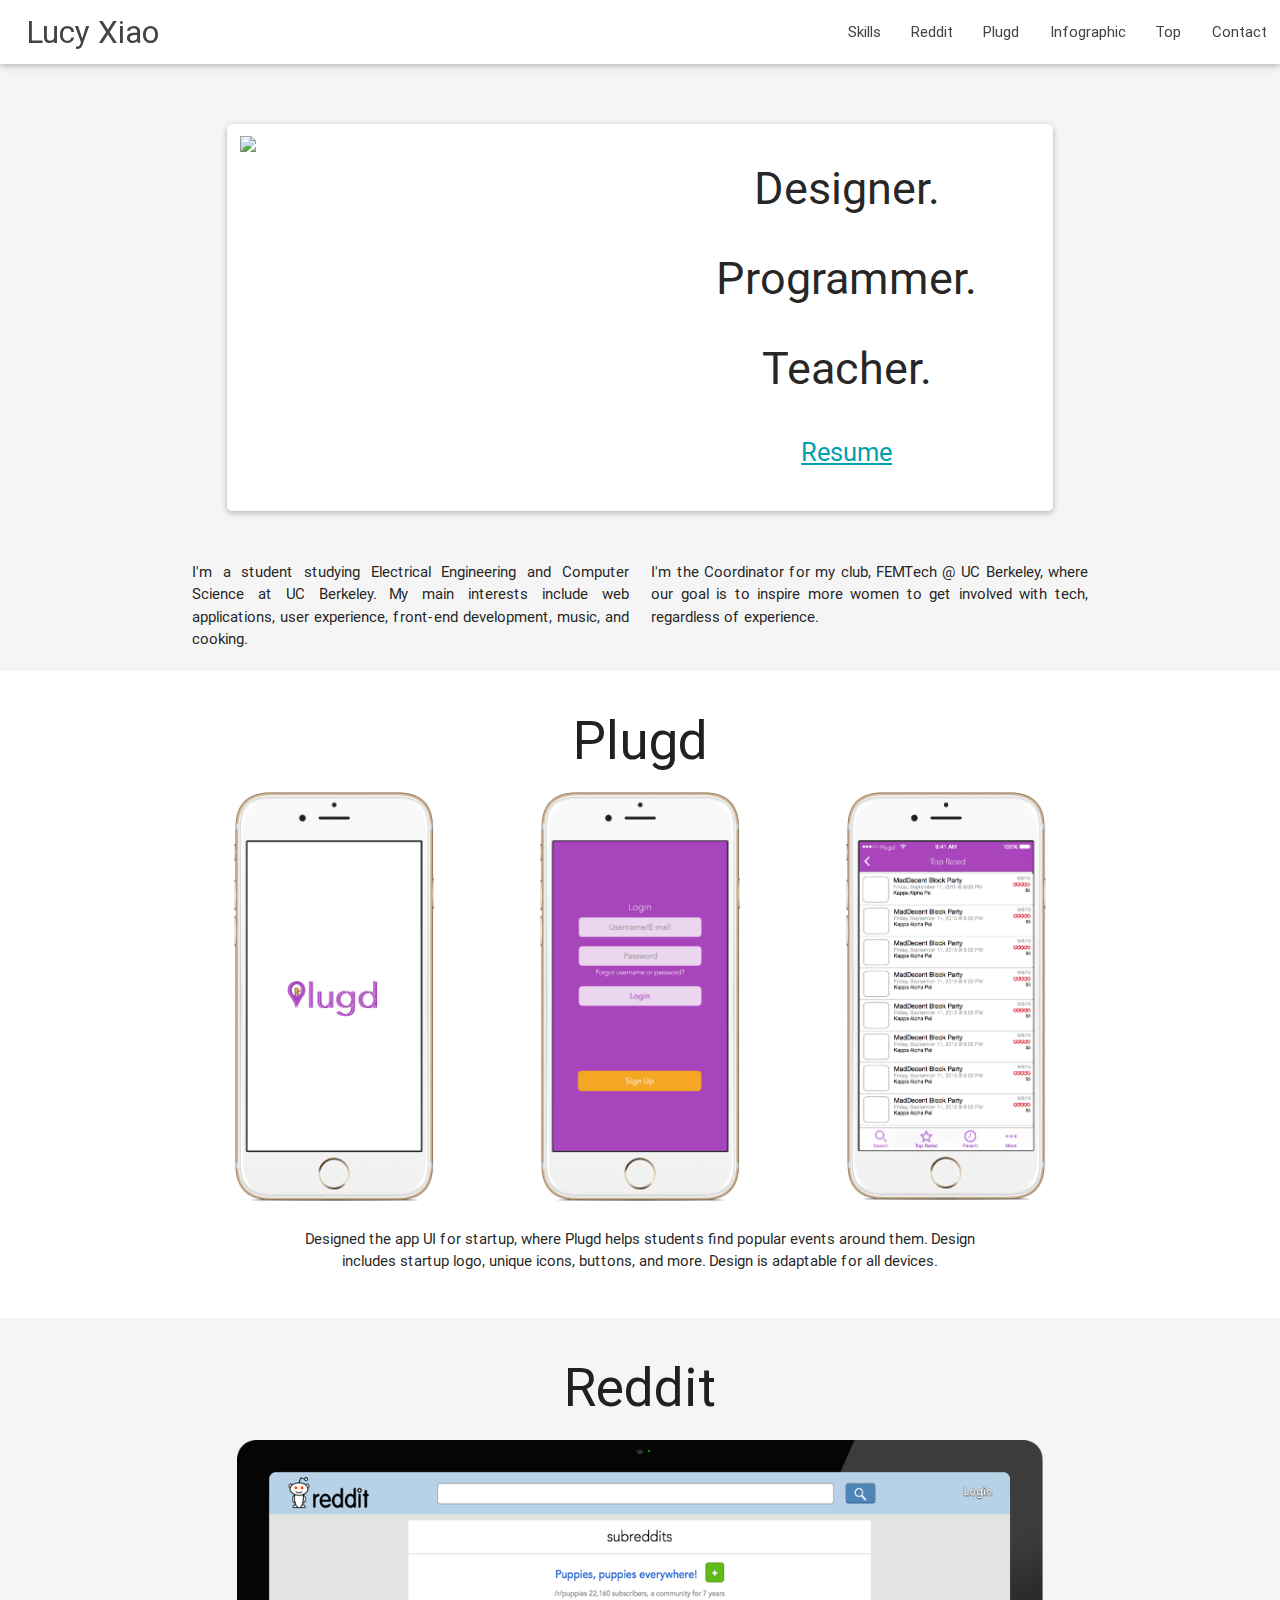
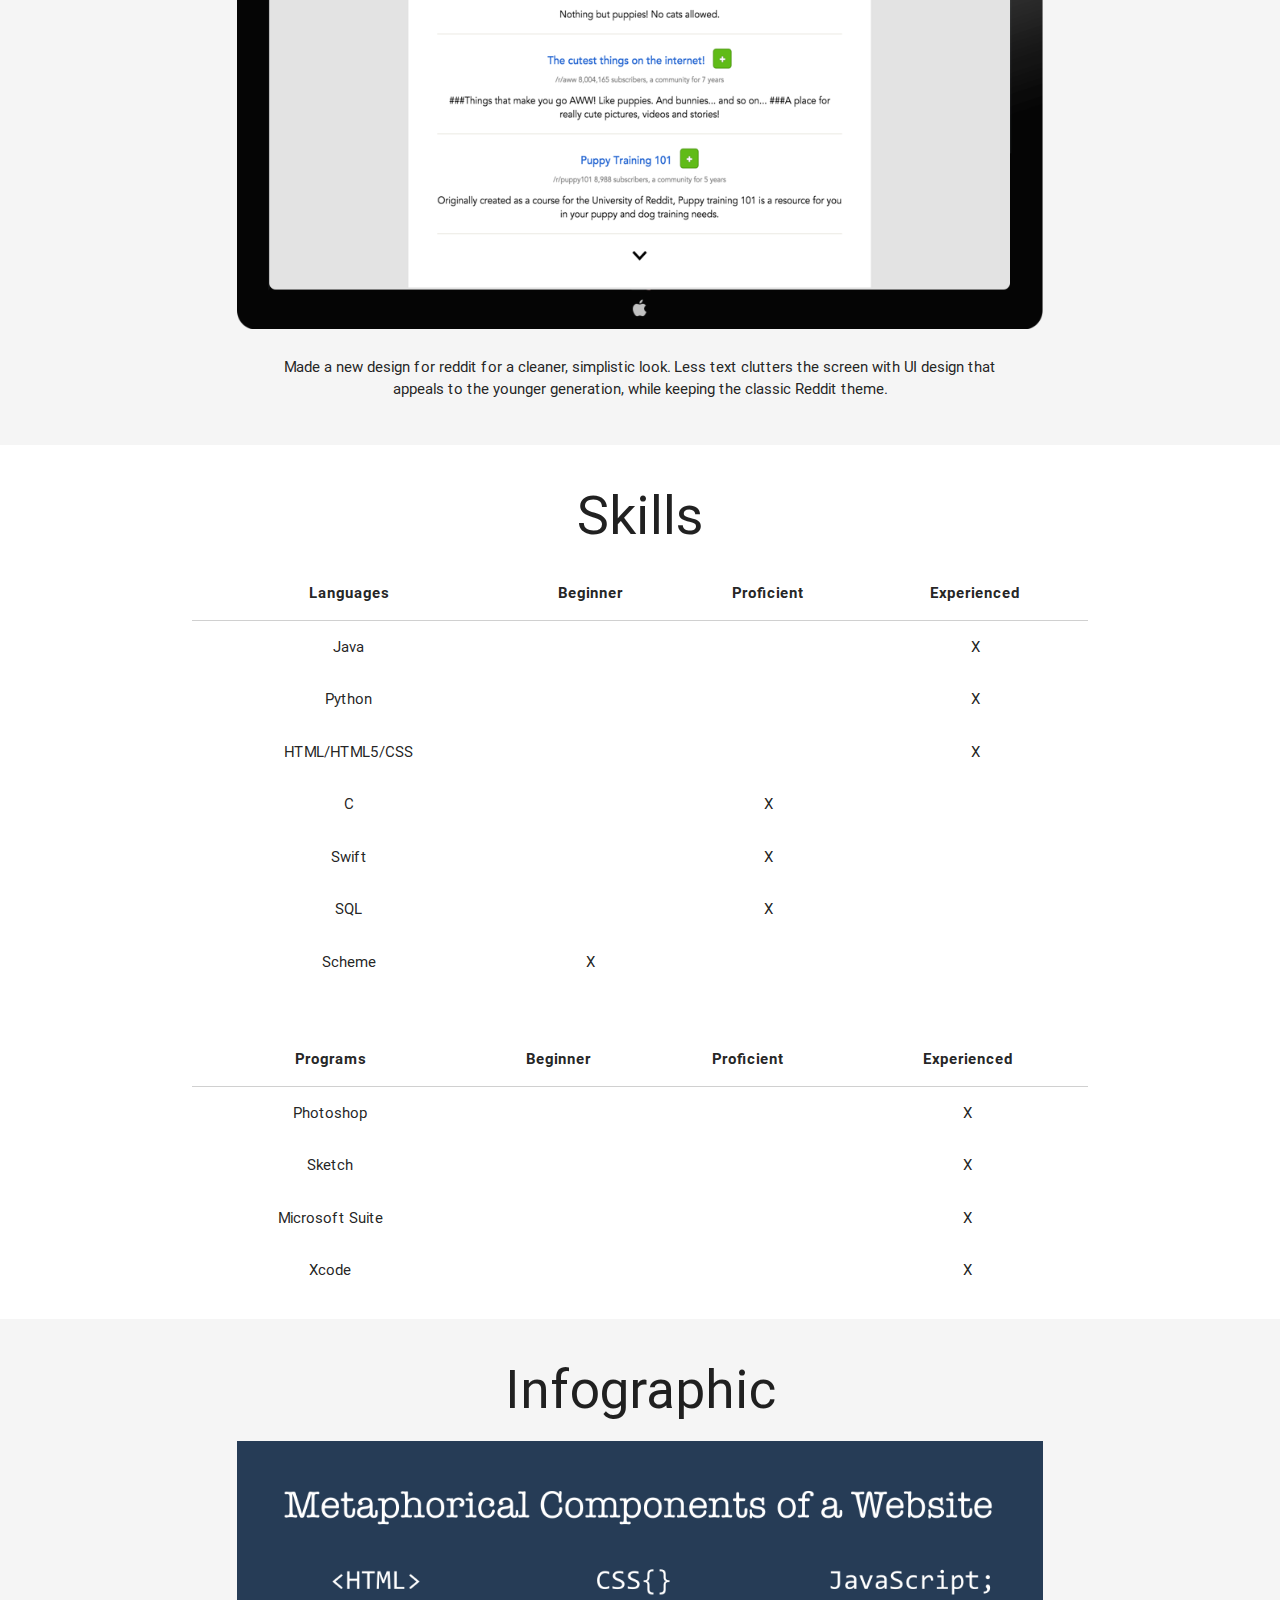
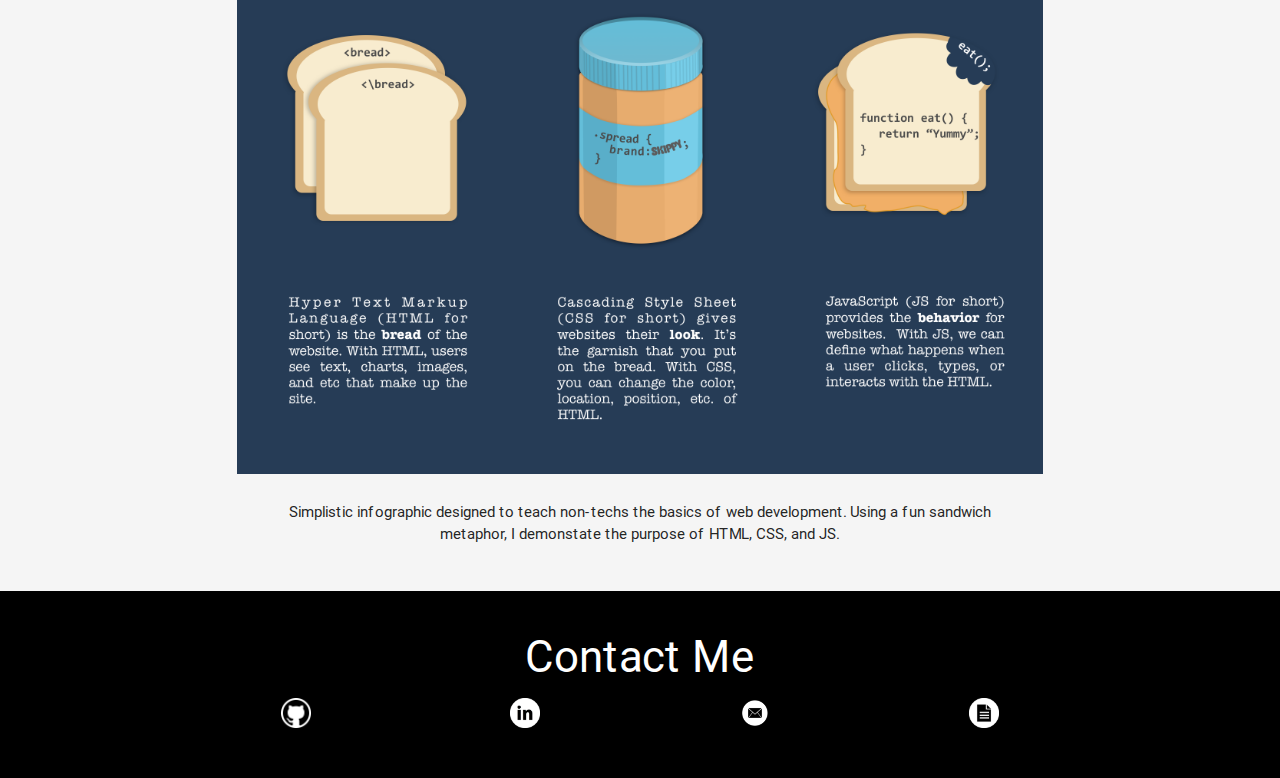
==== commit 6eb5948a: "added infographic" ====
--- a/index.html
+++ b/index.html
@@ -21,6 +21,7 @@
                 <li><a id="skills-nav-item">Skills</a></li>
                 <li><a id="reddit-nav-item">Reddit</a></li>
                 <li><a id="plugd-nav-item">Plugd</a></li>
+                <li><a id="infog-nav-item">Infographic</a></li>
                 <li><a id="top-nav-item">Top</a></li>
                 <li><a id="contact-nav-item">Contact</a></li>
 
@@ -211,7 +212,24 @@
                         </tbody>
                     </table>
                 </div>
-            </div>
+                 <div><br></div>
+            </div>
+            
+
+            <!-- Infographic Section -->
+            <div class="section no-pad-bot" id="infog-section"> 
+                <div class="container">
+                    <h2 class="header center"> Infographic </h2>
+                    <div class="row">
+                        <div class="col s12 center">
+                            <img class = "infog-img" src = "assets/Website-Infographic@1x.png"></img>
+                        </div>
+                    </div>
+                    <div class="row description">
+                        Simplistic infographic designed to teach non-techs the basics of web development.
+                        Using a fun sandwich metaphor, I demonstate the purpose of HTML, CSS, and JS.
+                    </div>
+                </div>
 
             <!-- Footer -->
             <footer class="page-footer black" id="contact-section">
--- a/css/style.css
+++ b/css/style.css
@@ -141,6 +141,10 @@
     -webkit-transform: scale(1.012); /* Chrome, Safari, Opera */
     transform: scale(1.012);
 }
+
+.infog-img {
+  width: 90%;
+}
 #plugd-section {
   background-color: white;  
 }
@@ -148,9 +152,15 @@
   background-color: white;  
 }
 
+.row.description{
+  margin: 0 auto;
+}
+
 .description{
   margin-top:5%;
-  padding-bottom: 5%
+  padding-bottom: 5%;
+  width: 80%;
+  text-align: center;
 }
 
 .row .col.s6.justify {
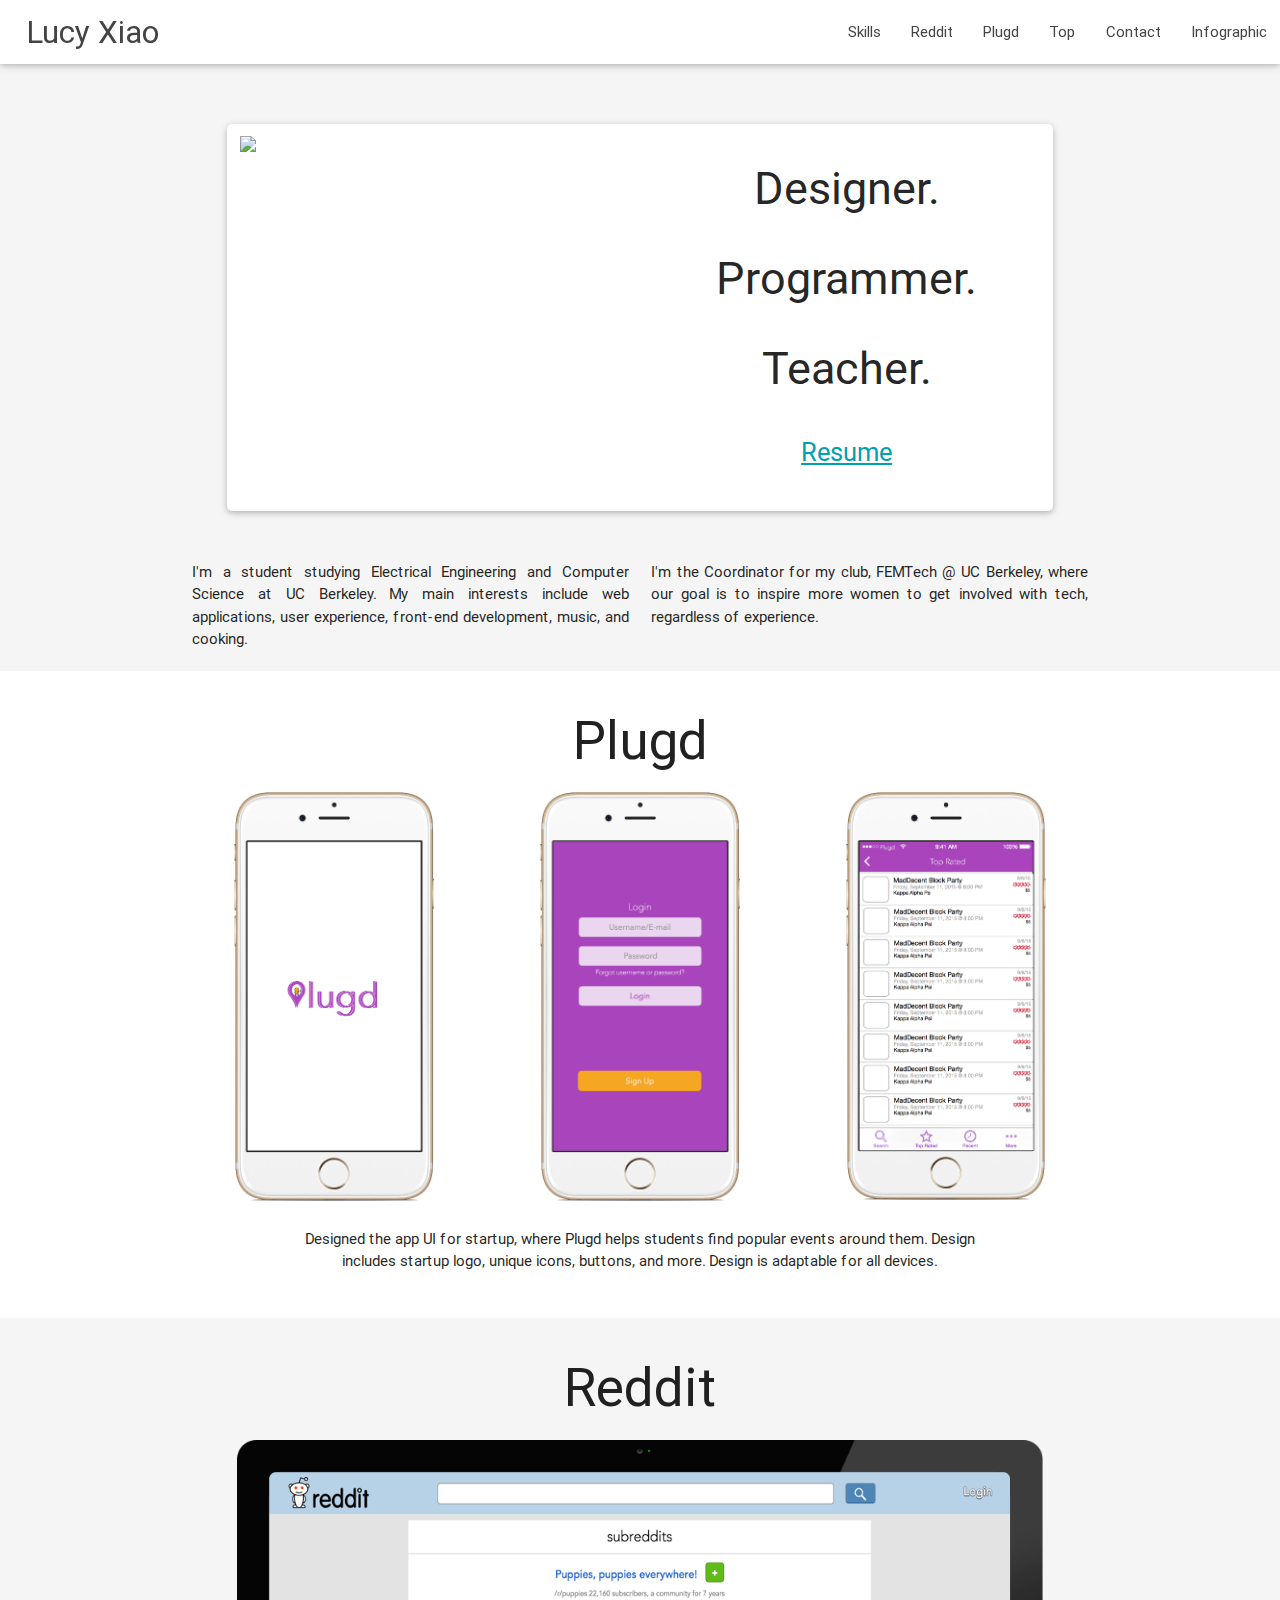
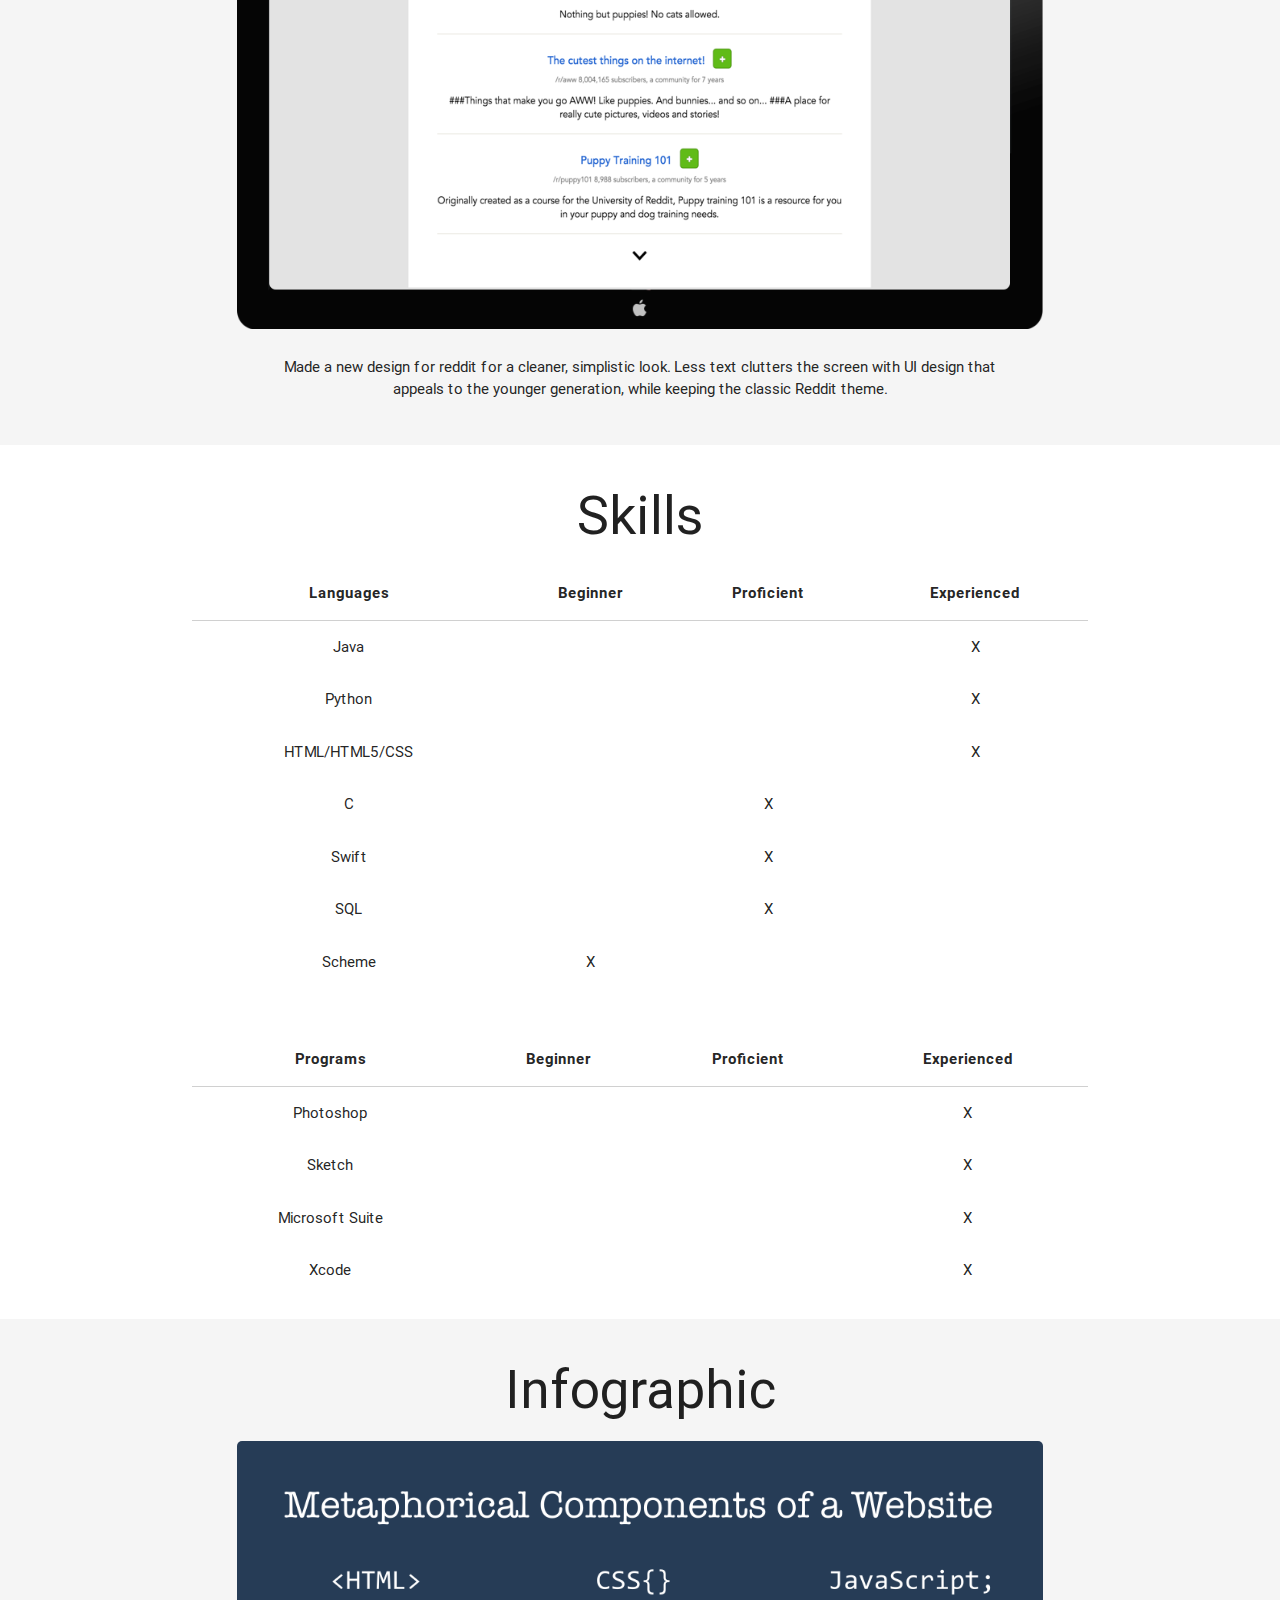
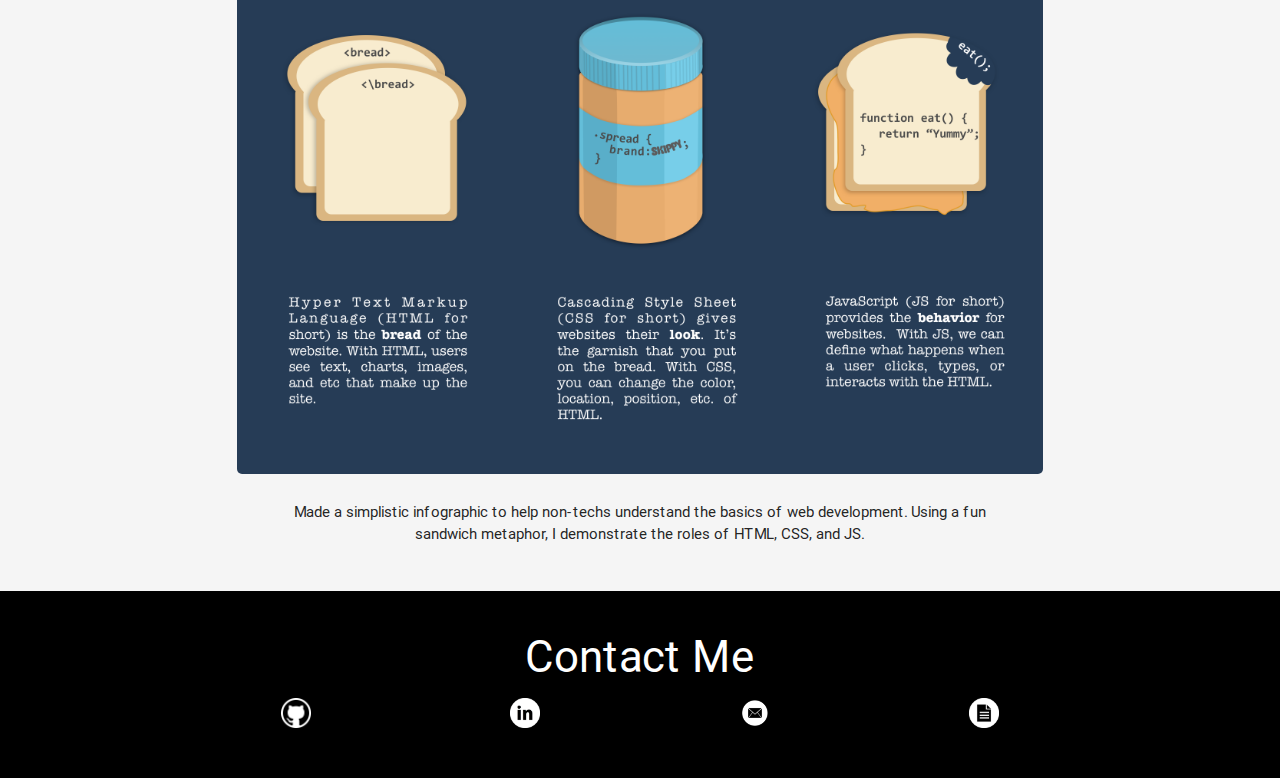
==== commit 5a52ad76: "updated" ====
--- a/index.html
+++ b/index.html
@@ -21,9 +21,9 @@
                 <li><a id="skills-nav-item">Skills</a></li>
                 <li><a id="reddit-nav-item">Reddit</a></li>
                 <li><a id="plugd-nav-item">Plugd</a></li>
-                <li><a id="infog-nav-item">Infographic</a></li>
                 <li><a id="top-nav-item">Top</a></li>
                 <li><a id="contact-nav-item">Contact</a></li>
+                <li><a id="infog-nav-item">Infographic</a></li>
 
             </ul>
         </div>
@@ -91,7 +91,7 @@
                             <img class = "iphone-img" src = "assets/Top-rated-screen.png"></img>
                         </div>
                     </div>
-                    <div class="row description">
+                    <div class="row description center">
                         Designed the app UI for startup, where Plugd helps students find popular events around them. Design includes startup logo, unique icons, buttons, and more. Design is adaptable for all devices.
                     </div>
                 </div>
@@ -106,7 +106,7 @@
                             <img class = "reddit-img" src = "assets/reddit-screen.png"></img>
                         </div>
                     </div>
-                    <div class="row description">
+                    <div class="row description center">
                          Made a new design for reddit for a cleaner, simplistic look. Less text clutters the screen with 
                         UI design that appeals to the younger generation, while keeping the classic Reddit theme.
                     </div>
@@ -212,9 +212,8 @@
                         </tbody>
                     </table>
                 </div>
-                 <div><br></div>
-            </div>
-            
+                <div><br></div>
+            </div>
 
             <!-- Infographic Section -->
             <div class="section no-pad-bot" id="infog-section"> 
@@ -222,14 +221,15 @@
                     <h2 class="header center"> Infographic </h2>
                     <div class="row">
                         <div class="col s12 center">
-                            <img class = "infog-img" src = "assets/Website-Infographic@1x.png"></img>
-                        </div>
-                    </div>
-                    <div class="row description">
-                        Simplistic infographic designed to teach non-techs the basics of web development.
-                        Using a fun sandwich metaphor, I demonstate the purpose of HTML, CSS, and JS.
-                    </div>
-                </div>
+                            <img class = "reddit-img" src = "assets/Website-Infographic@1x.png"></img>
+                        </div>
+                    </div>
+                    <div class="row description center">
+                         Made a simplistic infographic to help non-techs understand the basics of web development.
+                         Using a fun sandwich metaphor, I demonstrate the roles of HTML, CSS, and JS.
+                    </div>
+                </div>
+            </div>
 
             <!-- Footer -->
             <footer class="page-footer black" id="contact-section">
--- a/css/style.css
+++ b/css/style.css
@@ -144,6 +144,7 @@
 
 .infog-img {
   width: 90%;
+
 }
 #plugd-section {
   background-color: white;  
@@ -152,10 +153,9 @@
   background-color: white;  
 }
 
-.row.description{
+.row.description.center {
   margin: 0 auto;
 }
-
 .description{
   margin-top:5%;
   padding-bottom: 5%;
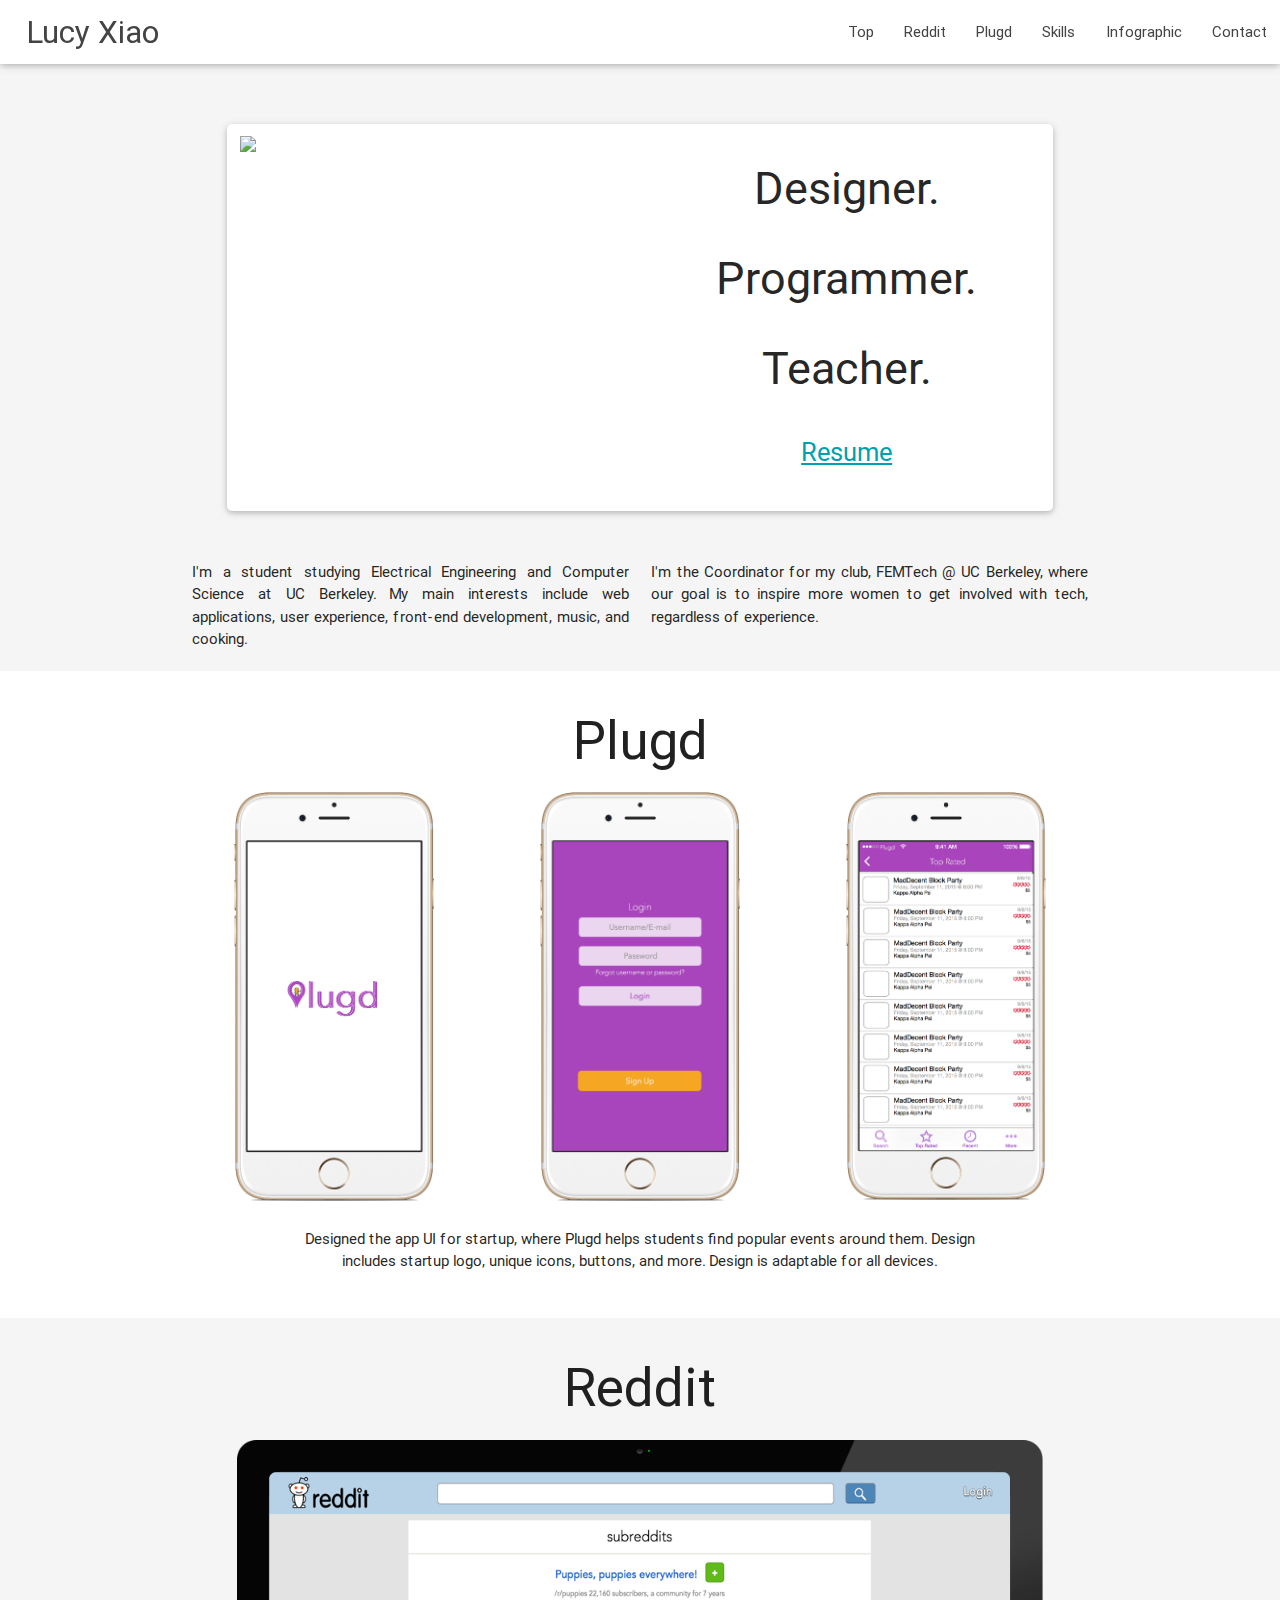
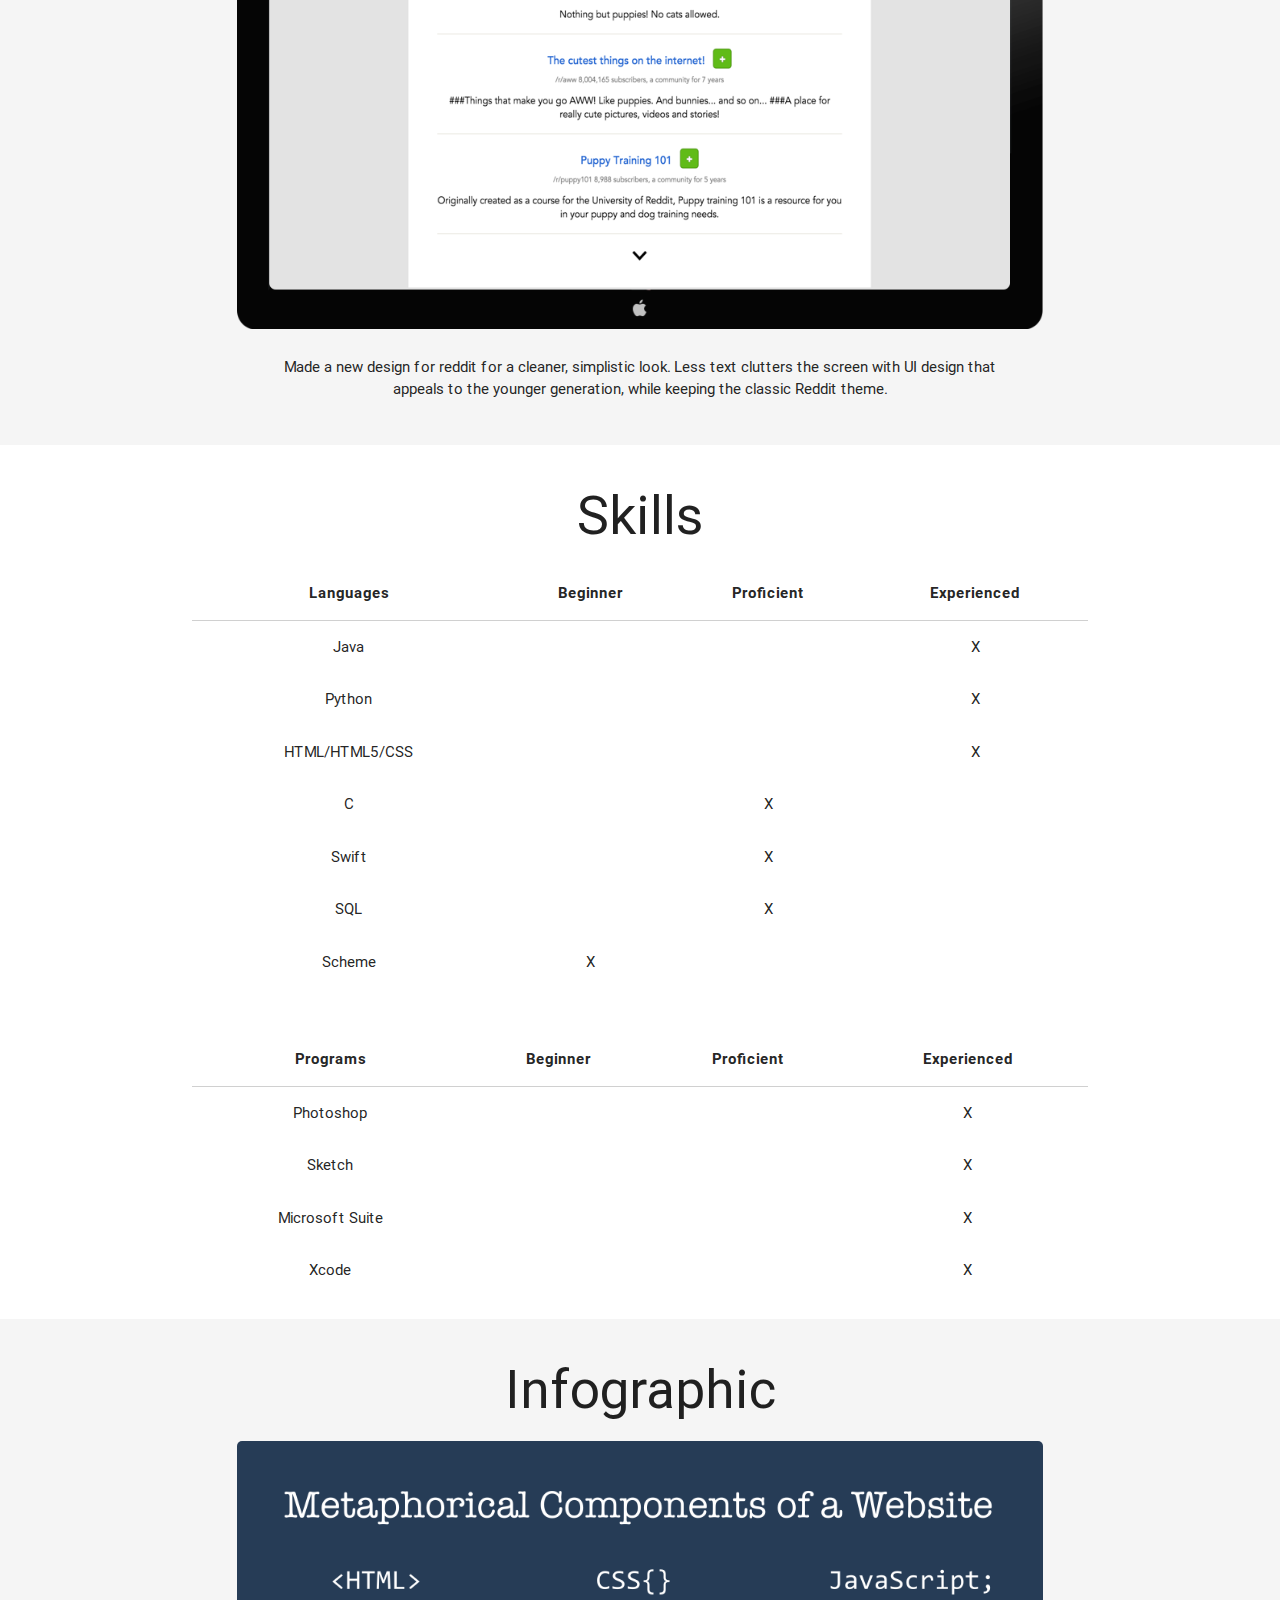
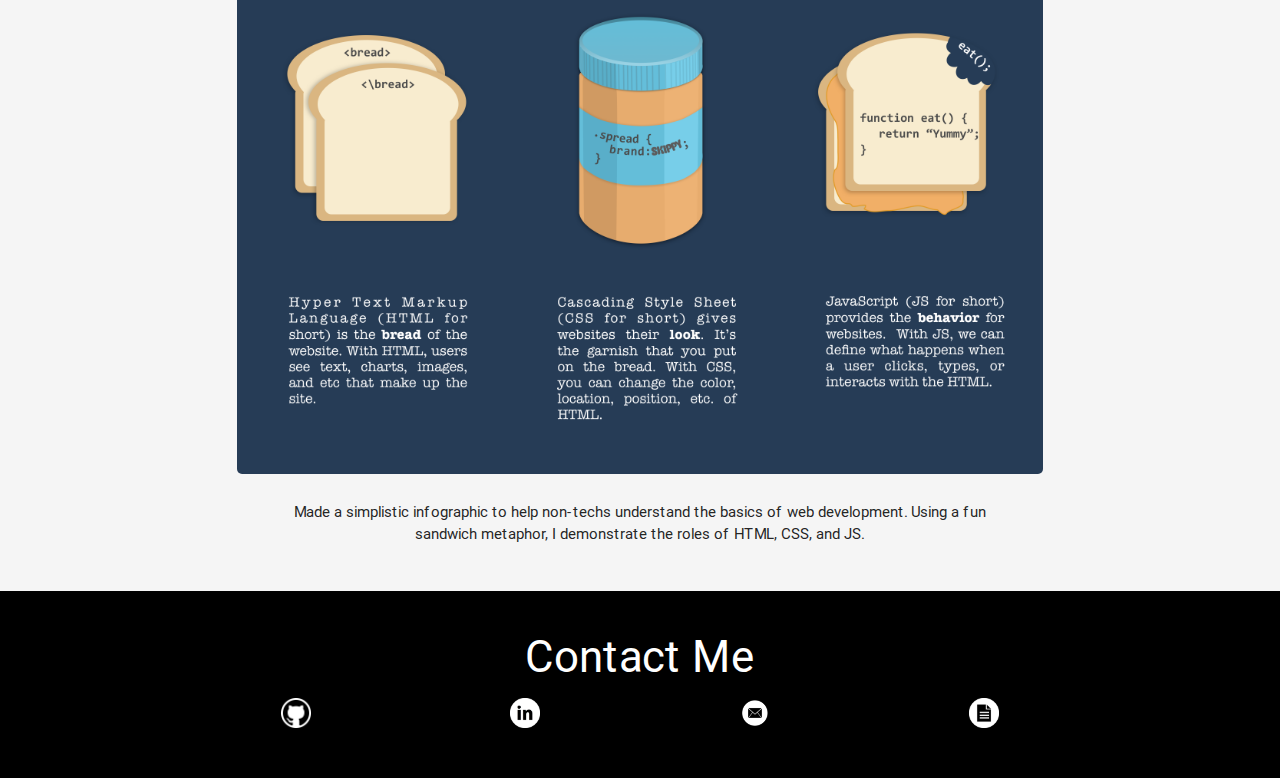
==== commit bc28a6ad: "changed ordering of index.html" ====
--- a/index.html
+++ b/index.html
@@ -18,12 +18,13 @@
         <div class="nav-wrapper" id="#nav-wrapper">
             <a id="logo-container" href="#" class="brand-logo"> Lucy Xiao</a>
             <ul id="nav-mobile" class="right hide-on-med-and-down">
-                <li><a id="skills-nav-item">Skills</a></li>
+                <li><a id="top-nav-item">Top</a></li>
                 <li><a id="reddit-nav-item">Reddit</a></li>
                 <li><a id="plugd-nav-item">Plugd</a></li>
-                <li><a id="top-nav-item">Top</a></li>
+                <li><a id="skills-nav-item">Skills</a></li>
+                <li><a id="infog-nav-item">Infographic</a></li>
                 <li><a id="contact-nav-item">Contact</a></li>
-                <li><a id="infog-nav-item">Infographic</a></li>
+                
 
             </ul>
         </div>
